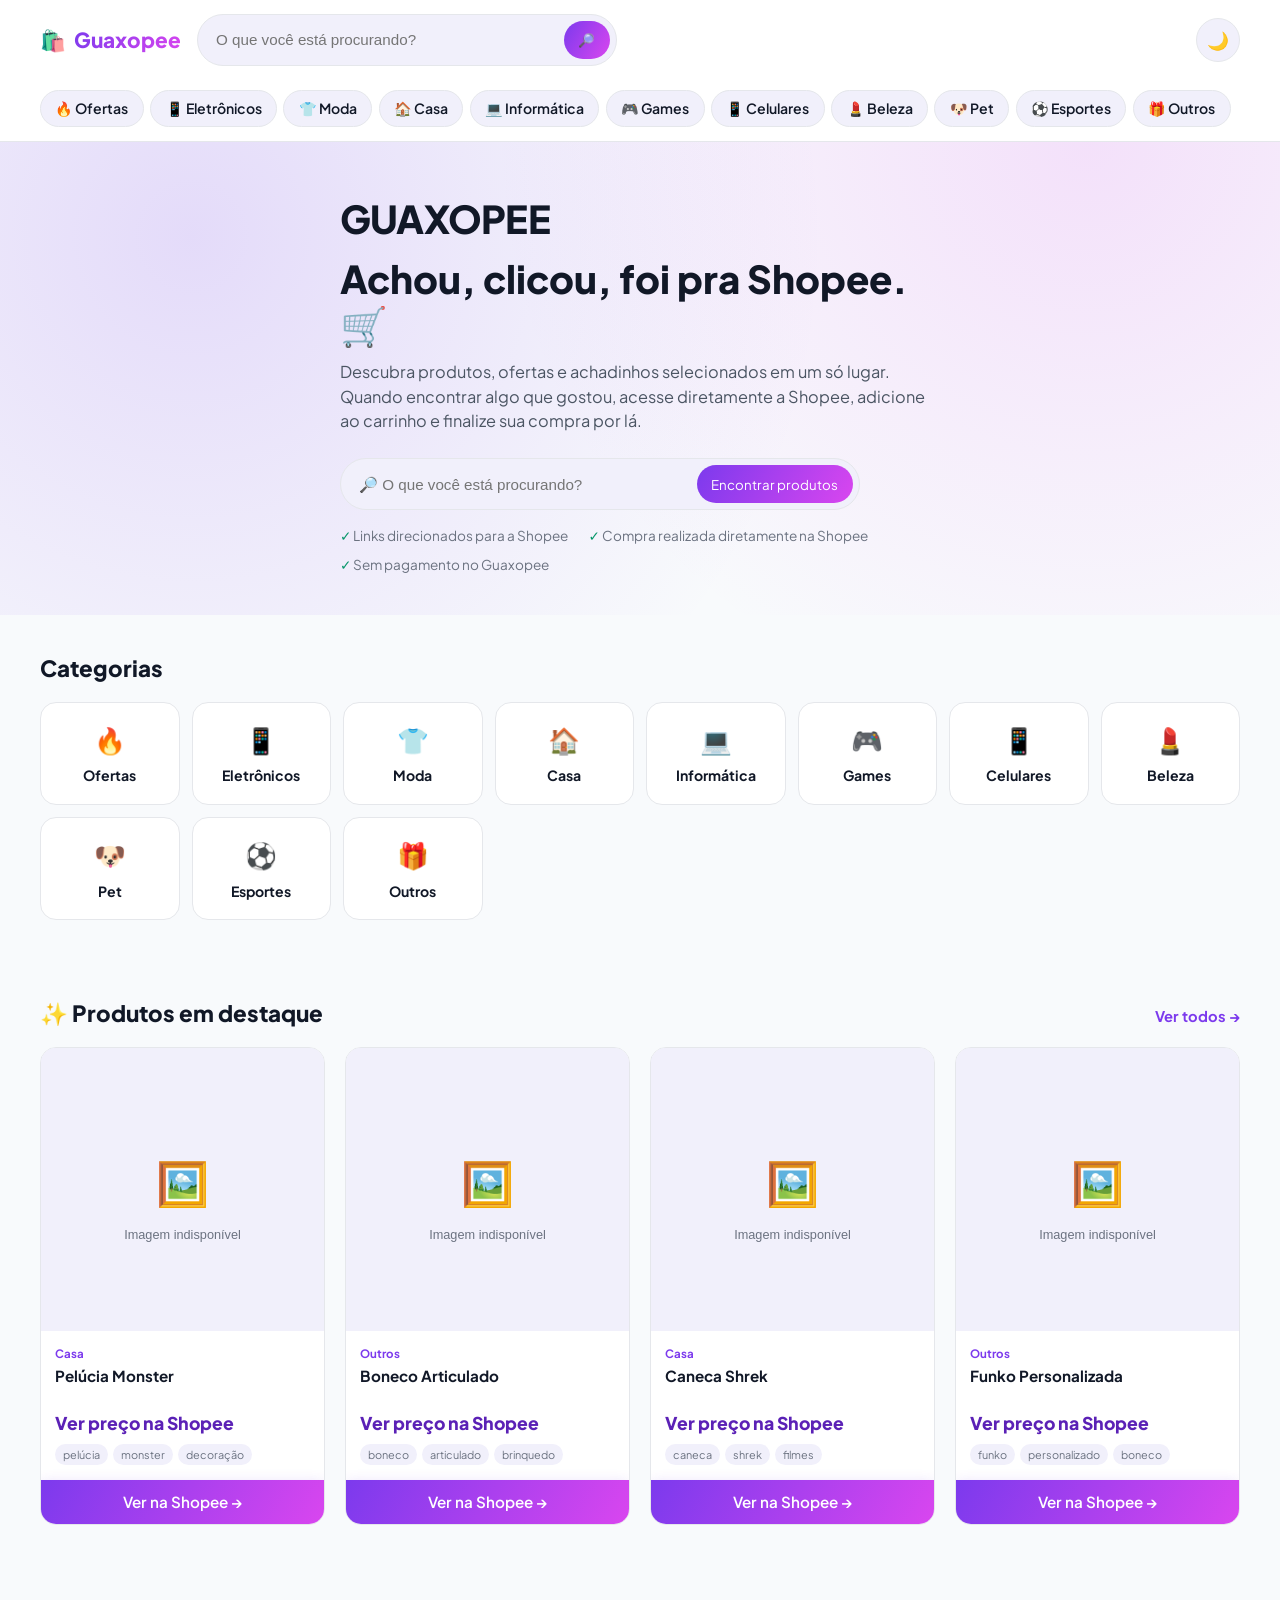
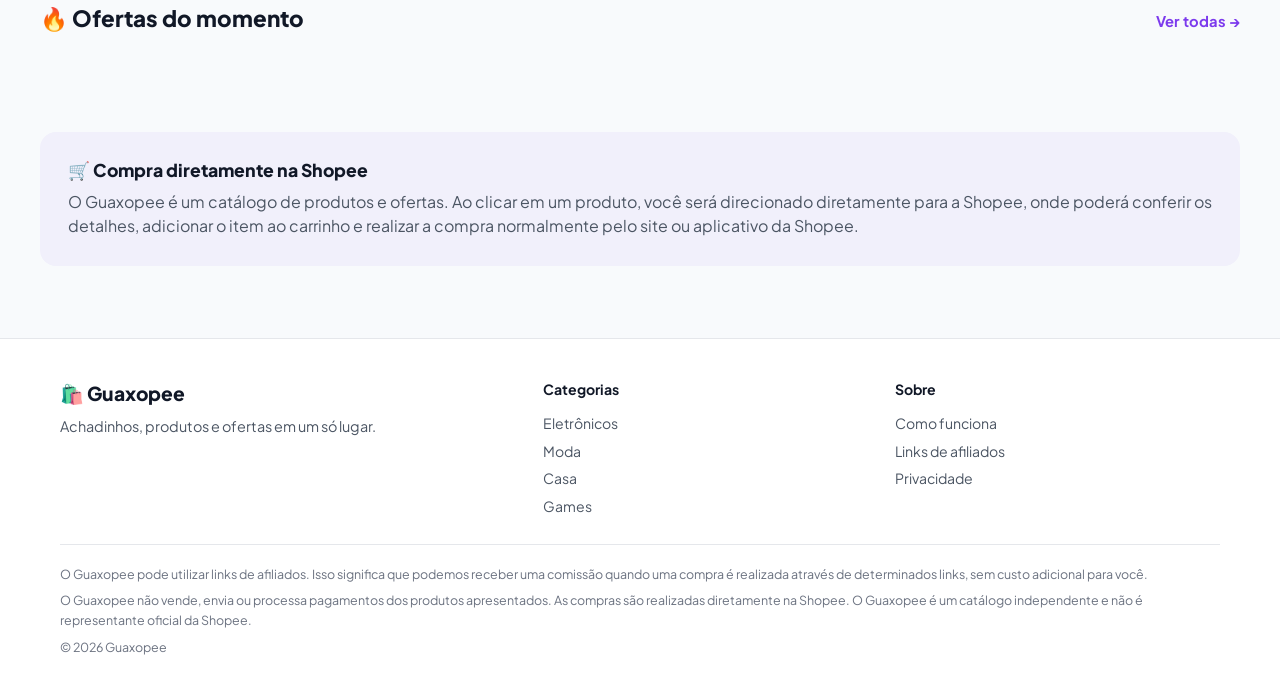
==== index.html @ be582191 "Update favicon link to use guaxopeelogo.png" ====
<!DOCTYPE html>
<html lang="pt-BR">
<head>
  <meta charset="UTF-8" />
  <meta name="viewport" content="width=device-width, initial-scale=1.0" />
  <title>Guaxopee — Achadinhos e ofertas selecionadas</title>
  <meta name="description" content="Guaxopee é um catálogo de produtos e ofertas. Pesquise, compare e acesse diretamente a página do produto na Shopee." />
  <meta name="robots" content="index, follow" />

  <meta property="og:title" content="Guaxopee — Achadinhos e ofertas selecionadas" />
  <meta property="og:description" content="Encontre produtos e ofertas no Guaxopee e acesse diretamente a Shopee para comprar." />
  <meta property="og:type" content="website" />
  <meta property="og:locale" content="pt_BR" />

  <link rel="icon" href="assets/guaxopeelogo.png" type="image/svg+xml" />
  <link rel="preconnect" href="https://fonts.googleapis.com" />
  <link href="https://fonts.googleapis.com/css2?family=Plus+Jakarta+Sans:wght@400;500;600;700;800&display=swap" rel="stylesheet" />
  <link rel="stylesheet" href="css/style.css" />
</head>
<body>

  <header class="header">
    <div class="container header__bar">
      <a href="index.html" class="logo" aria-label="Guaxopee - página inicial">
        🛍️ <span class="logo__marca">Guaxopee</span>
      </a>

      <div class="header__busca">
        <form class="busca-form" data-header-search>
          <input type="search" placeholder="O que você está procurando?" aria-label="Pesquisar produtos" />
          <button type="submit" aria-label="Pesquisar">🔎</button>
        </form>
      </div>

      <div class="header__acoes">
        <button class="icon-btn" data-theme-toggle aria-label="Alternar tema claro/escuro">🌙</button>
        <button class="icon-btn" data-menu-toggle aria-expanded="false" aria-label="Abrir menu de categorias">☰</button>
      </div>
    </div>

    <nav class="container nav-categorias" data-categorias-nav aria-label="Categorias"></nav>
    <nav class="container menu-mobile" data-nav data-categorias-nav aria-label="Categorias (celular)"></nav>
  </header>

  <main>
    <!-- HERO -->
    <section class="hero">
      <div class="container hero__conteudo">
        <p class="hero__marca">GUAXOPEE</p>
        <h1 class="hero__titulo">Achou, clicou, foi pra Shopee. 🛒</h1>
        <p class="hero__subtexto">
          Descubra produtos, ofertas e achadinhos selecionados em um só lugar. Quando encontrar algo que gostou,
          acesse diretamente a Shopee, adicione ao carrinho e finalize sua compra por lá.
        </p>

        <form class="busca-form hero__busca" data-header-search>
          <input type="search" placeholder="🔎 O que você está procurando?" aria-label="Pesquisar produtos" />
          <button type="submit">Encontrar produtos</button>
        </form>

        <ul class="hero__confianca">
          <li>Links direcionados para a Shopee</li>
          <li>Compra realizada diretamente na Shopee</li>
          <li>Sem pagamento no Guaxopee</li>
        </ul>
      </div>
    </section>

    <!-- CATEGORIAS -->
    <section class="secao container">
      <div class="secao__cabecalho">
        <h2 class="secao__titulo">Categorias</h2>
      </div>
      <div class="categorias-grid" data-categorias-grid></div>
    </section>

    <!-- DESTAQUES -->
    <section class="secao container">
      <div class="secao__cabecalho">
        <h2 class="secao__titulo">✨ Produtos em destaque</h2>
        <a href="produtos.html" class="secao__link">Ver todos →</a>
      </div>
      <div class="produtos-grid" data-destaques-grid></div>
    </section>

    <!-- OFERTAS -->
    <section class="secao container">
      <div class="secao__cabecalho">
        <h2 class="secao__titulo">🔥 Ofertas do momento</h2>
        <a href="produtos.html?oferta=1" class="secao__link">Ver todas →</a>
      </div>
      <div class="produtos-grid" data-ofertas-grid></div>
    </section>

    <!-- CREDIBILIDADE -->
    <section class="secao container">
      <div class="credibilidade">
        <h2 class="credibilidade__titulo">🛒 Compra diretamente na Shopee</h2>
        <p class="credibilidade__texto">
          O Guaxopee é um catálogo de produtos e ofertas. Ao clicar em um produto, você será direcionado diretamente
          para a Shopee, onde poderá conferir os detalhes, adicionar o item ao carrinho e realizar a compra
          normalmente pelo site ou aplicativo da Shopee.
        </p>
      </div>
    </section>
  </main>

  <footer class="footer">
    <div class="container">
      <div class="footer__grid">
        <div>
          <p class="footer__marca">🛍️ Guaxopee</p>
          <p class="footer__desc">Achadinhos, produtos e ofertas em um só lugar.</p>
        </div>
        <div class="footer__coluna">
          <p class="footer__coluna-titulo">Categorias</p>
          <a href="produtos.html?categoria=Eletrônicos">Eletrônicos</a>
          <a href="produtos.html?categoria=Moda">Moda</a>
          <a href="produtos.html?categoria=Casa">Casa</a>
          <a href="produtos.html?categoria=Games">Games</a>
        </div>
        <div class="footer__coluna">
          <p class="footer__coluna-titulo">Sobre</p>
          <span>Como funciona</span>
          <span>Links de afiliados</span>
          <span>Privacidade</span>
        </div>
      </div>
      <div class="footer__aviso">
        <p>
          O Guaxopee pode utilizar links de afiliados. Isso significa que podemos receber uma comissão quando uma
          compra é realizada através de determinados links, sem custo adicional para você.
        </p>
        <p>
          O Guaxopee não vende, envia ou processa pagamentos dos produtos apresentados. As compras são realizadas
          diretamente na Shopee. O Guaxopee é um catálogo independente e não é representante oficial da Shopee.
        </p>
        <p>© <span data-ano></span> Guaxopee</p>
      </div>
    </div>
  </footer>

  <script src="js/products-data.js"></script>
  <script src="js/utils.js"></script>
  <script src="js/app.js"></script>
</body>
</html>
---- css/style.css ----
/* =========================================================
   GUAXOPEE — style.css
   Tokens de design + layout mobile-first
   ========================================================= */

:root {
  /* Cores de marca */
  --roxo: #7c3aed;
  --roxo-escuro: #5b21b6;
  --magenta: #d946ef;
  --gradiente-marca: linear-gradient(120deg, var(--roxo), var(--magenta));

  /* Tema claro (padrão) */
  --bg: #f8fafc;
  --bg-elevado: #ffffff;
  --bg-sutil: #f1f0fb;
  --texto: #111827;
  --texto-suave: #4b5563;
  --texto-fraco: #6b7280;
  --borda: #e5e7eb;
  --sombra: 0 8px 24px rgba(17, 24, 39, 0.06);
  --sombra-hover: 0 14px 32px rgba(124, 58, 237, 0.16);
  --sucesso: #059669;
  --preco-anterior: #9ca3af;

  --raio: 16px;
  --raio-sm: 10px;
  --fonte: "Plus Jakarta Sans", "Segoe UI", system-ui, -apple-system, sans-serif;
  --largura-max: 1200px;
}

:root[data-theme="dark"] {
  --bg: #0f0b1a;
  --bg-elevado: #1a1428;
  --bg-sutil: #1f1830;
  --texto: #f3f0fa;
  --texto-suave: #c7c2d9;
  --texto-fraco: #9d97b3;
  --borda: #33294d;
  --sombra: 0 8px 24px rgba(0, 0, 0, 0.35);
  --sombra-hover: 0 14px 36px rgba(217, 70, 239, 0.25);
  --preco-anterior: #786f92;
}

@media (prefers-color-scheme: dark) {
  :root:not([data-theme="light"]) {
    --bg: #0f0b1a;
    --bg-elevado: #1a1428;
    --bg-sutil: #1f1830;
    --texto: #f3f0fa;
    --texto-suave: #c7c2d9;
    --texto-fraco: #9d97b3;
    --borda: #33294d;
    --sombra: 0 8px 24px rgba(0, 0, 0, 0.35);
    --sombra-hover: 0 14px 36px rgba(217, 70, 239, 0.25);
    --preco-anterior: #786f92;
  }
}

/* ---------- Reset básico ---------- */

*, *::before, *::after { box-sizing: border-box; }
html { scroll-behavior: smooth; }
body {
  margin: 0;
  font-family: var(--fonte);
  background: var(--bg);
  color: var(--texto);
  line-height: 1.5;
  transition: background 0.2s ease, color 0.2s ease;
}
img { max-width: 100%; display: block; }
a { color: inherit; text-decoration: none; }
button { font-family: inherit; cursor: pointer; }
ul { list-style: none; margin: 0; padding: 0; }
h1, h2, h3, h4 { margin: 0; line-height: 1.2; }
p { margin: 0; }

:focus-visible {
  outline: 3px solid var(--magenta);
  outline-offset: 2px;
}

.container {
  width: 100%;
  max-width: var(--largura-max);
  margin: 0 auto;
  padding: 0 1.25rem;
}

.is-hidden { display: none !important; }

/* ---------- Botões ---------- */

.btn {
  display: inline-flex;
  align-items: center;
  justify-content: center;
  gap: 0.4rem;
  padding: 0.7rem 1.3rem;
  border-radius: 999px;
  border: none;
  font-weight: 600;
  font-size: 0.95rem;
  transition: transform 0.15s ease, box-shadow 0.15s ease, opacity 0.15s ease;
  min-height: 44px;
}
.btn--primary {
  background: var(--gradiente-marca);
  color: #fff;
  box-shadow: 0 6px 16px rgba(124, 58, 237, 0.3);
}
.btn--primary:hover { transform: translateY(-2px); box-shadow: 0 10px 22px rgba(124, 58, 237, 0.4); }
.btn--secondary {
  background: var(--bg-sutil);
  color: var(--texto);
  border: 1px solid var(--borda);
}
.btn--full { width: 100%; }
.btn:disabled { opacity: 0.5; cursor: not-allowed; pointer-events: none; }
.btn--lg { padding: 1rem 1.75rem; font-size: 1.05rem; }

/* ---------- Header ---------- */

.header {
  position: sticky;
  top: 0;
  z-index: 50;
  background: var(--bg-elevado);
  border-bottom: 1px solid var(--borda);
}
.header__bar {
  display: flex;
  align-items: center;
  gap: 1rem;
  padding: 0.85rem 0;
}
.logo {
  display: flex;
  align-items: center;
  gap: 0.5rem;
  font-weight: 800;
  font-size: 1.3rem;
  white-space: nowrap;
}
.logo__marca {
  background: var(--gradiente-marca);
  -webkit-background-clip: text;
  background-clip: text;
  color: transparent;
}
.header__busca {
  flex: 1;
  display: none;
}
.busca-form {
  display: flex;
  align-items: center;
  background: var(--bg-sutil);
  border: 1px solid var(--borda);
  border-radius: 999px;
  padding: 0.4rem 0.4rem 0.4rem 1rem;
  gap: 0.5rem;
}
.busca-form input {
  flex: 1;
  border: none;
  background: transparent;
  color: var(--texto);
  font-size: 0.95rem;
  min-width: 0;
}
.busca-form input:focus { outline: none; }
.busca-form button {
  border: none;
  background: var(--gradiente-marca);
  color: #fff;
  border-radius: 999px;
  padding: 0.5rem 0.9rem;
  min-height: 38px;
}
.header__acoes {
  display: flex;
  align-items: center;
  gap: 0.5rem;
  margin-left: auto;
}
.icon-btn {
  background: var(--bg-sutil);
  border: 1px solid var(--borda);
  border-radius: 999px;
  width: 44px;
  height: 44px;
  display: flex;
  align-items: center;
  justify-content: center;
  font-size: 1.1rem;
}
.nav-categorias {
  display: none;
  gap: 0.4rem;
  padding: 0.6rem 0 0.9rem;
  overflow-x: auto;
  scrollbar-width: none; /* Firefox */
  -ms-overflow-style: none; /* Edge/IE legado */
}
.nav-categorias::-webkit-scrollbar {
  display: none; /* Chrome, Safari, Edge modernos */
}
.nav-categoria {
  flex: none;
  padding: 0.45rem 0.9rem;
  border-radius: 999px;
  background: var(--bg-sutil);
  border: 1px solid var(--borda);
  font-size: 0.88rem;
  font-weight: 600;
  white-space: nowrap;
}
.nav-categoria:hover { border-color: var(--roxo); color: var(--roxo); }

.menu-mobile {
  display: none;
  flex-direction: column;
  gap: 0.35rem;
  padding: 0 0 1rem;
}
.menu-mobile.is-open { display: flex; }
.menu-mobile .nav-categoria { width: 100%; }

@media (min-width: 860px) {
  .header__busca { display: block; max-width: 420px; }
  .nav-categorias { display: flex; }
  [data-menu-toggle] { display: none; }
  .menu-mobile { display: none !important; }
}

/* ---------- Hero ---------- */

.hero {
  padding: 3rem 0 2.5rem;
  background:
    radial-gradient(circle at 15% 20%, rgba(124, 58, 237, 0.16), transparent 55%),
    radial-gradient(circle at 85% 0%, rgba(217, 70, 239, 0.14), transparent 50%);
}
.hero__conteudo { max-width: 640px; }
.hero__marca {
  display: inline-block;
  font-weight: 800;
  font-size: 2.4rem;
  letter-spacing: -0.02em;
  margin-bottom: 0.5rem;
}
.hero__titulo {
  font-size: clamp(1.6rem, 4vw, 2.4rem);
  font-weight: 800;
  margin-bottom: 0.75rem;
}
.hero__subtexto {
  color: var(--texto-suave);
  font-size: 1.02rem;
  max-width: 52ch;
  margin-bottom: 1.5rem;
}
.hero__busca { max-width: 520px; margin-bottom: 1rem; }
.hero__busca .busca-form { padding: 0.5rem 0.5rem 0.5rem 1.2rem; }
.hero__confianca {
  display: flex;
  flex-wrap: wrap;
  gap: 0.5rem 1.25rem;
  color: var(--texto-fraco);
  font-size: 0.85rem;
}
.hero__confianca li::before { content: "✓ "; color: var(--sucesso); font-weight: 700; }

/* ---------- Seções ---------- */

.secao { padding: 2.5rem 0; }
.secao__cabecalho {
  display: flex;
  align-items: baseline;
  justify-content: space-between;
  gap: 1rem;
  margin-bottom: 1.25rem;
}
.secao__titulo { font-size: 1.4rem; font-weight: 800; }
.secao__link { font-weight: 700; color: var(--roxo); font-size: 0.92rem; }

.categorias-grid {
  display: grid;
  grid-template-columns: repeat(auto-fill, minmax(130px, 1fr));
  gap: 0.75rem;
}
.categoria-card {
  background: var(--bg-elevado);
  border: 1px solid var(--borda);
  border-radius: var(--raio);
  padding: 1.1rem 0.75rem;
  text-align: center;
  display: flex;
  flex-direction: column;
  align-items: center;
  gap: 0.4rem;
  font-weight: 700;
  font-size: 0.88rem;
  transition: transform 0.15s ease, box-shadow 0.15s ease, border-color 0.15s ease;
}
.categoria-card__emoji { font-size: 1.6rem; }
.categoria-card:hover { transform: translateY(-3px); box-shadow: var(--sombra-hover); border-color: transparent; }

/* ---------- Grid de produtos e cards ---------- */

.produtos-grid {
  display: grid;
  grid-template-columns: repeat(2, 1fr);
  gap: 1rem;
}
@media (min-width: 640px) {
  .produtos-grid { grid-template-columns: repeat(3, 1fr); gap: 1.25rem; }
}
@media (min-width: 1080px) {
  .produtos-grid { grid-template-columns: repeat(4, 1fr); }
}

.card-produto {
  background: var(--bg-elevado);
  border: 1px solid var(--borda);
  border-radius: var(--raio);
  overflow: hidden;
  display: flex;
  flex-direction: column;
  transition: transform 0.18s ease, box-shadow 0.18s ease;
}
.card-produto:hover { transform: translateY(-4px); box-shadow: var(--sombra-hover); }
.card-produto__link { display: block; color: inherit; }
.card-produto__imagem-wrap { position: relative; aspect-ratio: 1 / 1; background: var(--bg-sutil); }
.card-produto__imagem { width: 100%; height: 100%; object-fit: cover; }
.card-produto__badge {
  position: absolute;
  top: 0.6rem;
  left: 0.6rem;
  background: var(--gradiente-marca);
  color: #fff;
  font-size: 0.72rem;
  font-weight: 800;
  padding: 0.25rem 0.55rem;
  border-radius: 999px;
  z-index: 2;
}
.card-produto__corpo { padding: 0.85rem 0.9rem 0.4rem; display: flex; flex-direction: column; gap: 0.3rem; }
.card-produto__categoria { font-size: 0.72rem; color: var(--roxo); font-weight: 700; }
.card-produto__nome {
  font-size: 0.95rem;
  font-weight: 700;
  display: -webkit-box;
  -webkit-line-clamp: 2;
  -webkit-box-orient: vertical;
  overflow: hidden;
  min-height: 2.5em;
}
.card-produto__precos { display: flex; align-items: baseline; gap: 0.5rem; flex-wrap: wrap; }
.card-produto__preco-anterior { font-size: 0.8rem; color: var(--preco-anterior); text-decoration: line-through; }
.card-produto__preco { font-size: 1.1rem; font-weight: 800; color: var(--roxo-escuro); }
:root[data-theme="dark"] .card-produto__preco { color: var(--magenta); }
@media (prefers-color-scheme: dark) {
  :root:not([data-theme="light"]) .card-produto__preco { color: var(--magenta); }
}
.card-produto__tags { display: flex; flex-wrap: wrap; gap: 0.3rem; margin: 0.2rem 0 0.5rem; }
.tag {
  font-size: 0.68rem;
  color: var(--texto-fraco);
  background: var(--bg-sutil);
  border-radius: 999px;
  padding: 0.15rem 0.5rem;
}
.card-produto__cta { border-radius: 0; }

/* ---------- Estado vazio / erro ---------- */

.estado-vazio {
  text-align: center;
  padding: 3rem 1rem;
  color: var(--texto-suave);
}
.estado-vazio__emoji { font-size: 2.6rem; margin-bottom: 0.75rem; }
.estado-vazio__titulo { font-weight: 700; font-size: 1.1rem; margin-bottom: 0.4rem; color: var(--texto); }

/* ---------- Filtros (página de produtos) ---------- */

.pagina-produtos {
  display: grid;
  gap: 1.5rem;
  padding: 1.5rem 0 3rem;
}
@media (min-width: 900px) {
  .pagina-produtos { grid-template-columns: 240px 1fr; align-items: start; }
}
.filtros {
  background: var(--bg-elevado);
  border: 1px solid var(--borda);
  border-radius: var(--raio);
  padding: 1.25rem;
  display: flex;
  flex-direction: column;
  gap: 1.1rem;
  position: sticky;
  top: 90px;
}
.filtros__grupo { display: flex; flex-direction: column; gap: 0.5rem; }
.filtros__titulo { font-weight: 700; font-size: 0.85rem; text-transform: none; color: var(--texto); }
.filtros select,
.filtros input[type="number"] {
  width: 100%;
  padding: 0.55rem 0.7rem;
  border-radius: var(--raio-sm);
  border: 1px solid var(--borda);
  background: var(--bg);
  color: var(--texto);
  font-size: 0.9rem;
}
.filtros__faixa { display: flex; gap: 0.5rem; }
.filtros label.checkbox {
  display: flex;
  align-items: center;
  gap: 0.5rem;
  font-size: 0.88rem;
  color: var(--texto-suave);
}
.filtros__limpar { align-self: flex-start; }

.resultado-topo {
  display: flex;
  align-items: center;
  justify-content: space-between;
  flex-wrap: wrap;
  gap: 0.75rem;
  margin-bottom: 1.1rem;
}
.resultado-contagem { color: var(--texto-suave); font-size: 0.92rem; }
.resultado-ordenar select {
  padding: 0.5rem 0.7rem;
  border-radius: var(--raio-sm);
  border: 1px solid var(--borda);
  background: var(--bg-elevado);
  color: var(--texto);
}

/* ---------- Página do produto ---------- */

.produto-detalhe {
  display: grid;
  gap: 2rem;
  padding: 2rem 0 3.5rem;
}
@media (min-width: 860px) {
  .produto-detalhe { grid-template-columns: 1fr 1fr; align-items: start; }
}
.produto-detalhe__imagem {
  border-radius: var(--raio);
  overflow: hidden;
  background: var(--bg-sutil);
  aspect-ratio: 1 / 1;
  position: relative;
}
.produto-detalhe__imagem img { width: 100%; height: 100%; object-fit: cover; }
.produto-detalhe__categoria { color: var(--roxo); font-weight: 700; font-size: 0.85rem; }
.produto-detalhe__nome { font-size: 1.6rem; font-weight: 800; margin: 0.4rem 0 0.75rem; }
.produto-detalhe__precos { display: flex; align-items: baseline; gap: 0.75rem; margin-bottom: 1rem; flex-wrap: wrap; }
.produto-detalhe__preco { font-size: 2rem; font-weight: 800; color: var(--roxo-escuro); }
.produto-detalhe__preco-anterior { font-size: 1.05rem; text-decoration: line-through; color: var(--preco-anterior); }
.produto-detalhe__desconto {
  background: var(--gradiente-marca);
  color: #fff;
  font-size: 0.78rem;
  font-weight: 800;
  padding: 0.2rem 0.6rem;
  border-radius: 999px;
}
.produto-detalhe__descricao { color: var(--texto-suave); margin-bottom: 1.25rem; }
.produto-detalhe__tags { display: flex; flex-wrap: wrap; gap: 0.4rem; margin-bottom: 1.5rem; }
.aviso-shopee {
  background: var(--bg-sutil);
  border: 1px solid var(--borda);
  border-radius: var(--raio-sm);
  padding: 0.9rem 1rem;
  font-size: 0.85rem;
  color: var(--texto-suave);
  margin-top: 1rem;
}

/* ---------- Bloco de credibilidade ---------- */

.credibilidade {
  background: var(--bg-sutil);
  border-radius: var(--raio);
  padding: 1.75rem;
  display: flex;
  flex-direction: column;
  gap: 0.6rem;
}
.credibilidade__titulo { font-weight: 800; font-size: 1.1rem; }
.credibilidade__texto { color: var(--texto-suave); }

/* ---------- Footer ---------- */

.footer {
  border-top: 1px solid var(--borda);
  background: var(--bg-elevado);
  padding: 2.5rem 0 1.5rem;
  margin-top: 2rem;
}
.footer__grid {
  display: grid;
  gap: 1.75rem;
  grid-template-columns: 1fr;
  margin-bottom: 1.5rem;
}
@media (min-width: 720px) {
  .footer__grid { grid-template-columns: 1.4fr 1fr 1fr; }
}
.footer__marca { font-weight: 800; font-size: 1.2rem; margin-bottom: 0.5rem; }
.footer__desc { color: var(--texto-suave); font-size: 0.9rem; max-width: 32ch; }
.footer__coluna-titulo { font-weight: 700; margin-bottom: 0.6rem; font-size: 0.88rem; }
.footer__coluna a,
.footer__coluna span {
  display: block;
  color: var(--texto-suave);
  font-size: 0.88rem;
  padding: 0.2rem 0;
}
.footer__aviso {
  border-top: 1px solid var(--borda);
  padding-top: 1.25rem;
  color: var(--texto-fraco);
  font-size: 0.78rem;
  line-height: 1.6;
}
.footer__aviso p + p { margin-top: 0.4rem; }

/* ---------- Utilitários de animação leve ---------- */

@media (prefers-reduced-motion: reduce) {
  * { animation: none !important; transition: none !important; }
}
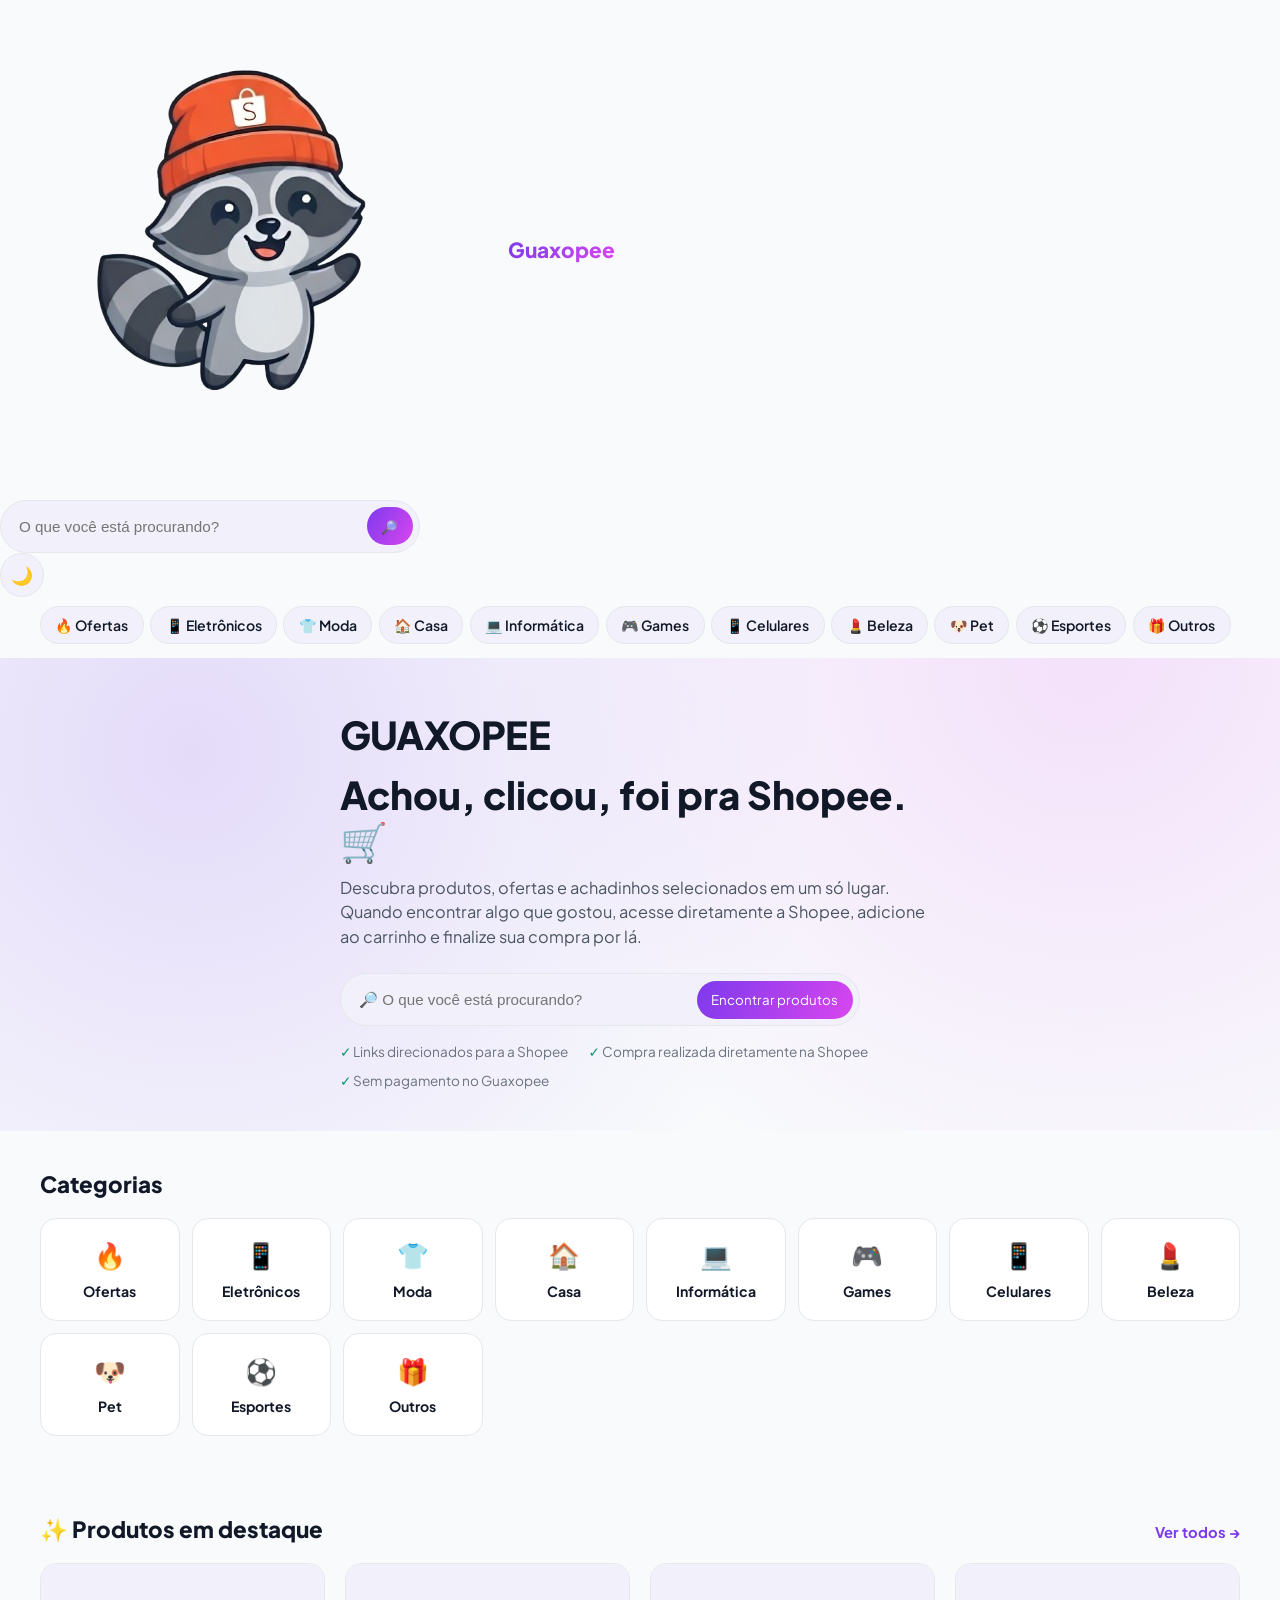
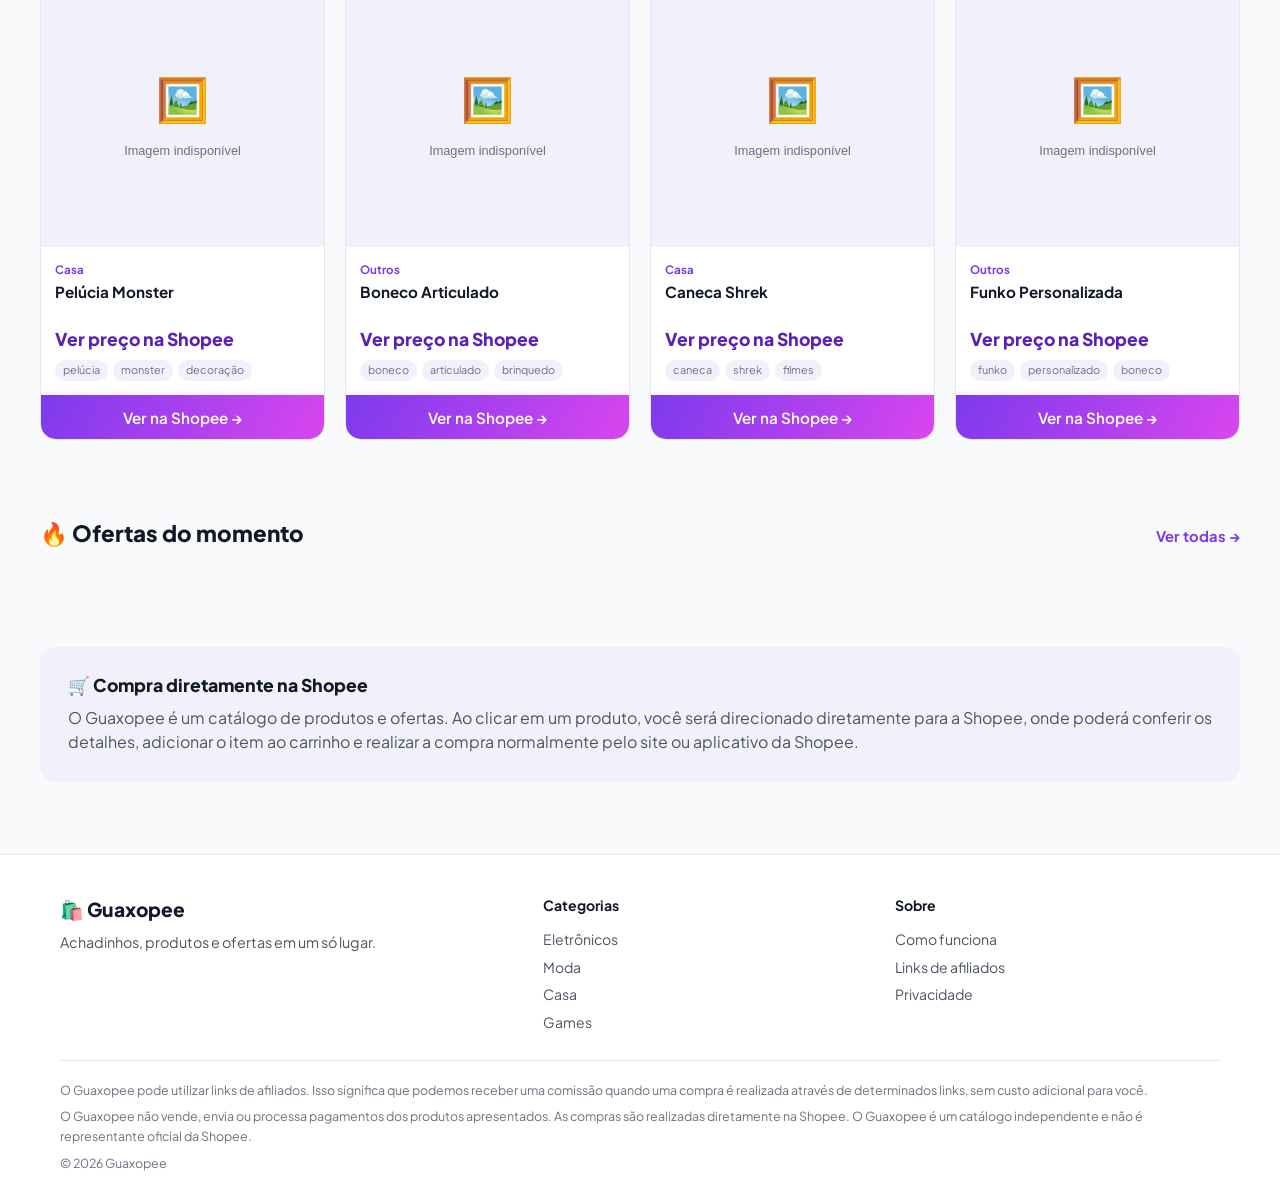
==== commit 7f3d87d9: "Fix favicon type and update logo in header Updated the favicon type from 'image/svg+xml' to 'image/p" ====
--- a/index.html
+++ b/index.html
@@ -12,18 +12,17 @@
   <meta property="og:type" content="website" />
   <meta property="og:locale" content="pt_BR" />
 
-  <link rel="icon" href="assets/guaxopeelogo.png" type="image/svg+xml" />
+  <link rel="icon" href="assets/guaxopeelogo.png" type=""image/png" />
   <link rel="preconnect" href="https://fonts.googleapis.com" />
   <link href="https://fonts.googleapis.com/css2?family=Plus+Jakarta+Sans:wght@400;500;600;700;800&display=swap" rel="stylesheet" />
   <link rel="stylesheet" href="css/style.css" />
 </head>
 <body>
 
-  <header class="header">
-    <div class="container header__bar">
-      <a href="index.html" class="logo" aria-label="Guaxopee - página inicial">
-        🛍️ <span class="logo__marca">Guaxopee</span>
-      </a>
+<a href="index.html" class="logo" aria-label="Guaxopee - página inicial">
+  <img src="assets/guaxopeelogo.png" alt="Guaxopee" class="logo__imagem">
+  <span class="logo__marca">Guaxopee</span>
+</a>
 
       <div class="header__busca">
         <form class="busca-form" data-header-search>
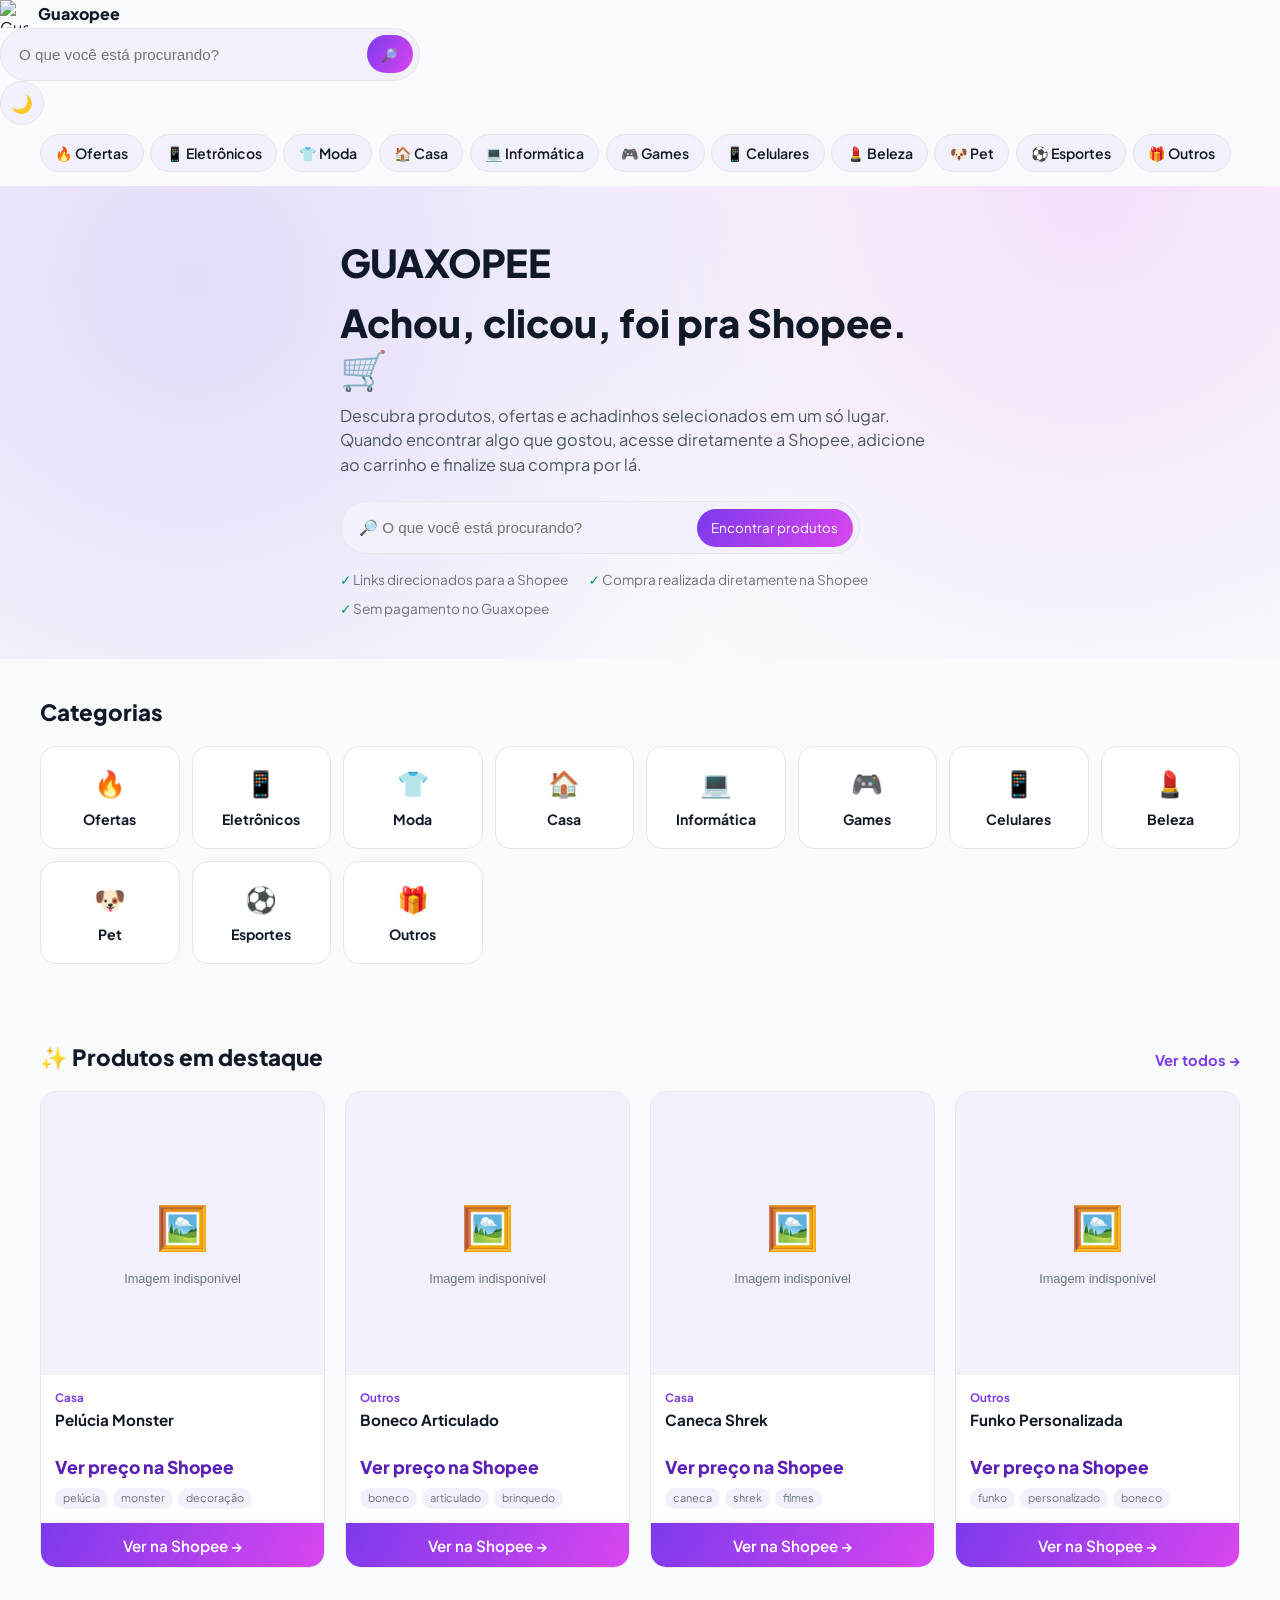
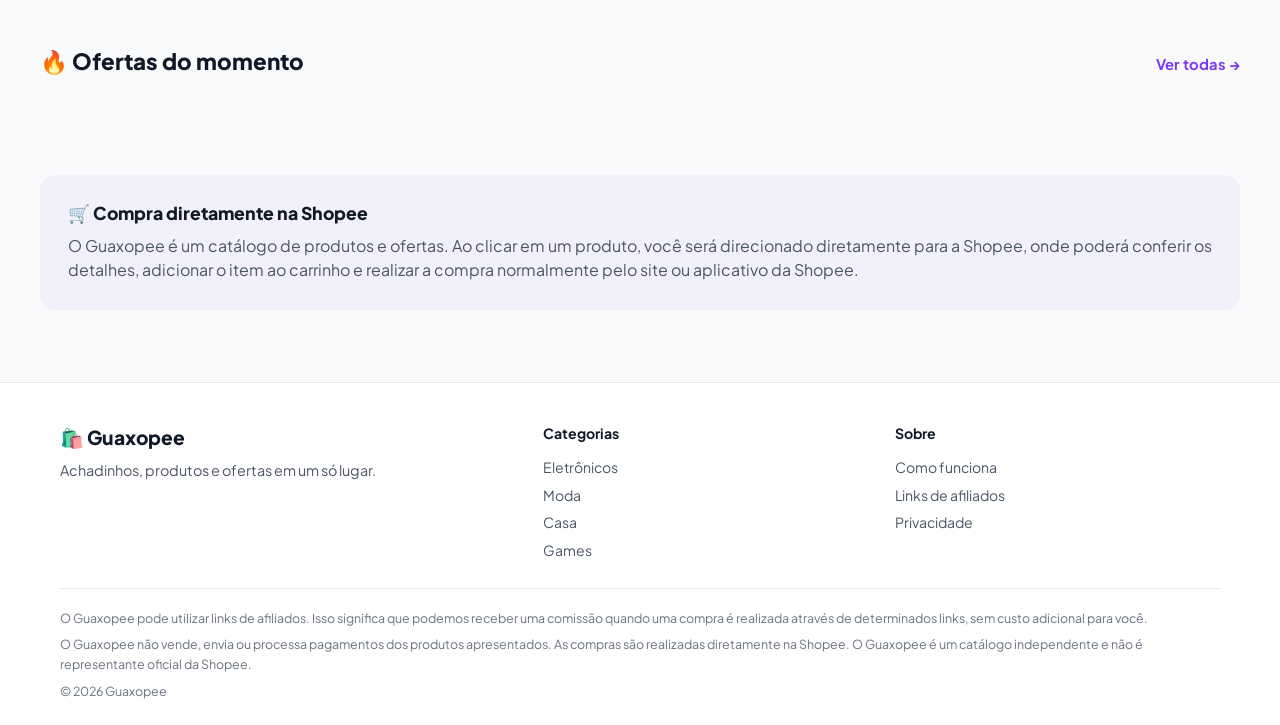
==== commit 68021680: "Update logo image source in index.html" ====
--- a/index.html
+++ b/index.html
@@ -20,7 +20,7 @@
 <body>
 
 <a href="index.html" class="logo" aria-label="Guaxopee - página inicial">
-  <img src="assets/guaxopeelogo.png" alt="Guaxopee" class="logo__imagem">
+  <img src="assets/logo.png" alt="Guaxopee" class="logo__imagem" />
   <span class="logo__marca">Guaxopee</span>
 </a>
 
--- a/css/style.css
+++ b/css/style.css
@@ -138,16 +138,18 @@
 .logo {
   display: flex;
   align-items: center;
-  gap: 0.5rem;
+  gap: 10px;
+  text-decoration: none;
+}
+
+.logo__imagem {
+  width: 28px;
+  height: 28px;
+  object-fit: contain;
+}
+
+.logo__marca {
   font-weight: 800;
-  font-size: 1.3rem;
-  white-space: nowrap;
-}
-.logo__marca {
-  background: var(--gradiente-marca);
-  -webkit-background-clip: text;
-  background-clip: text;
-  color: transparent;
 }
 .header__busca {
   flex: 1;
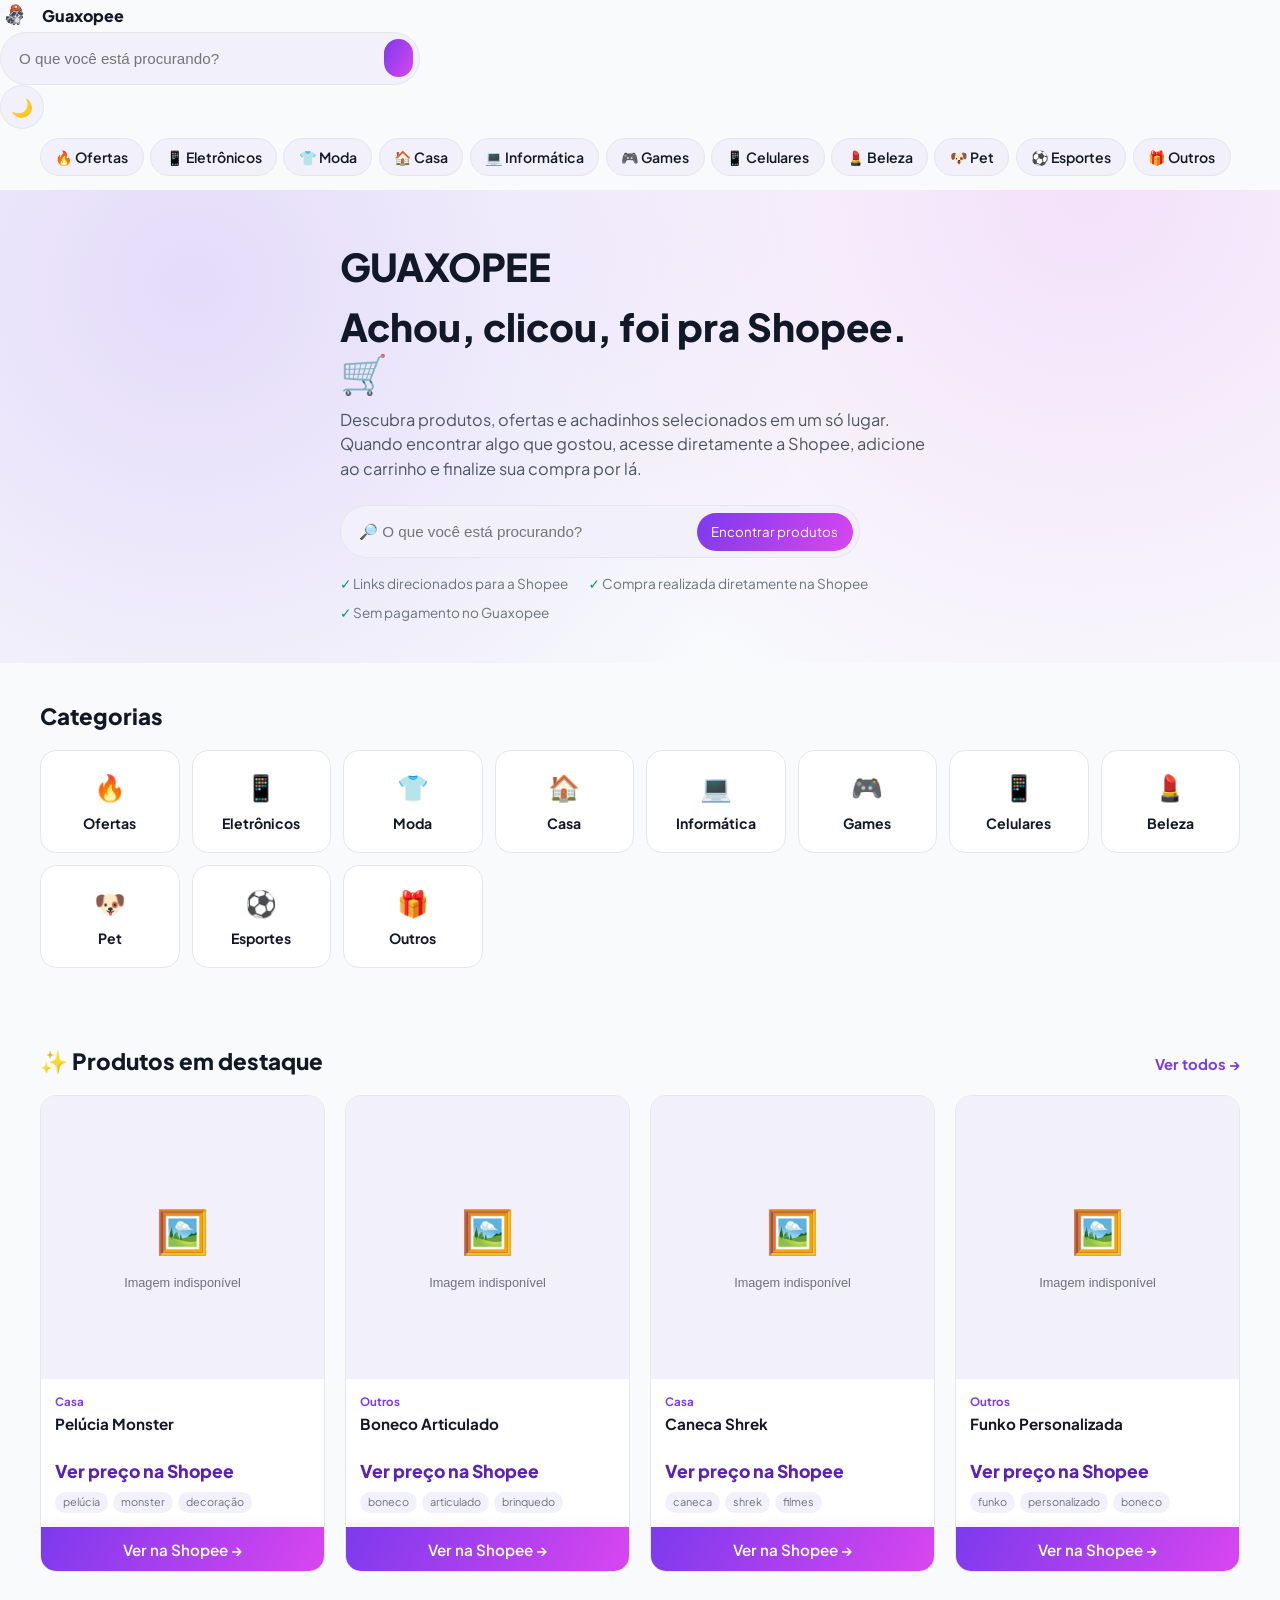
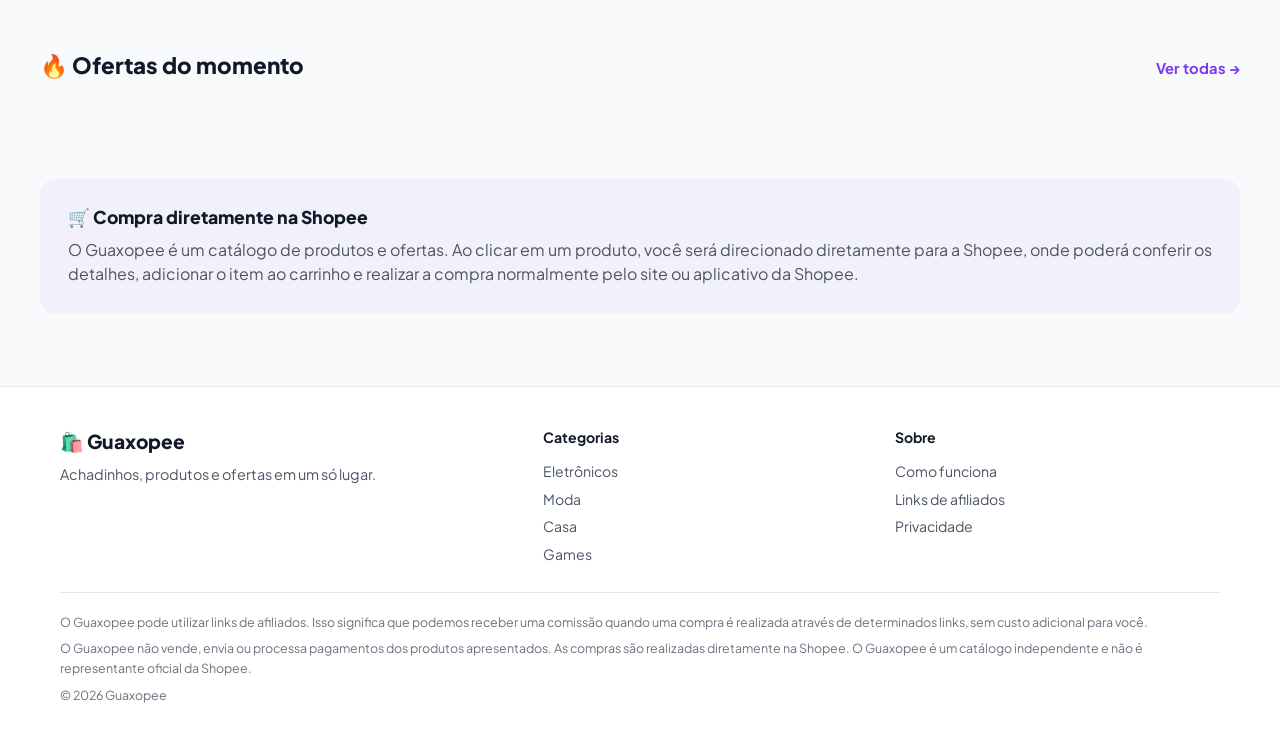
==== commit f9e3219e: "Update index.html" ====
--- a/index.html
+++ b/index.html
@@ -27,7 +27,7 @@
       <div class="header__busca">
         <form class="busca-form" data-header-search>
           <input type="search" placeholder="O que você está procurando?" aria-label="Pesquisar produtos" />
-          <button type="submit" aria-label="Pesquisar">🔎</button>
+          <button type="submit" aria-label="Pesquisar"></button>
         </form>
       </div>
 
--- a/css/style.css
+++ b/css/style.css
@@ -143,8 +143,8 @@
 }
 
 .logo__imagem {
-  width: 28px;
-  height: 28px;
+  width: 32px;
+  height: 32px;
   object-fit: contain;
 }
 
@@ -405,8 +405,13 @@
   display: flex;
   flex-direction: column;
   gap: 1.1rem;
-  position: sticky;
-  top: 90px;
+}
+
+@media (min-width: 900px) {
+  .filtros {
+    position: sticky;
+    top: 90px;
+  }
 }
 .filtros__grupo { display: flex; flex-direction: column; gap: 0.5rem; }
 .filtros__titulo { font-weight: 700; font-size: 0.85rem; text-transform: none; color: var(--texto); }
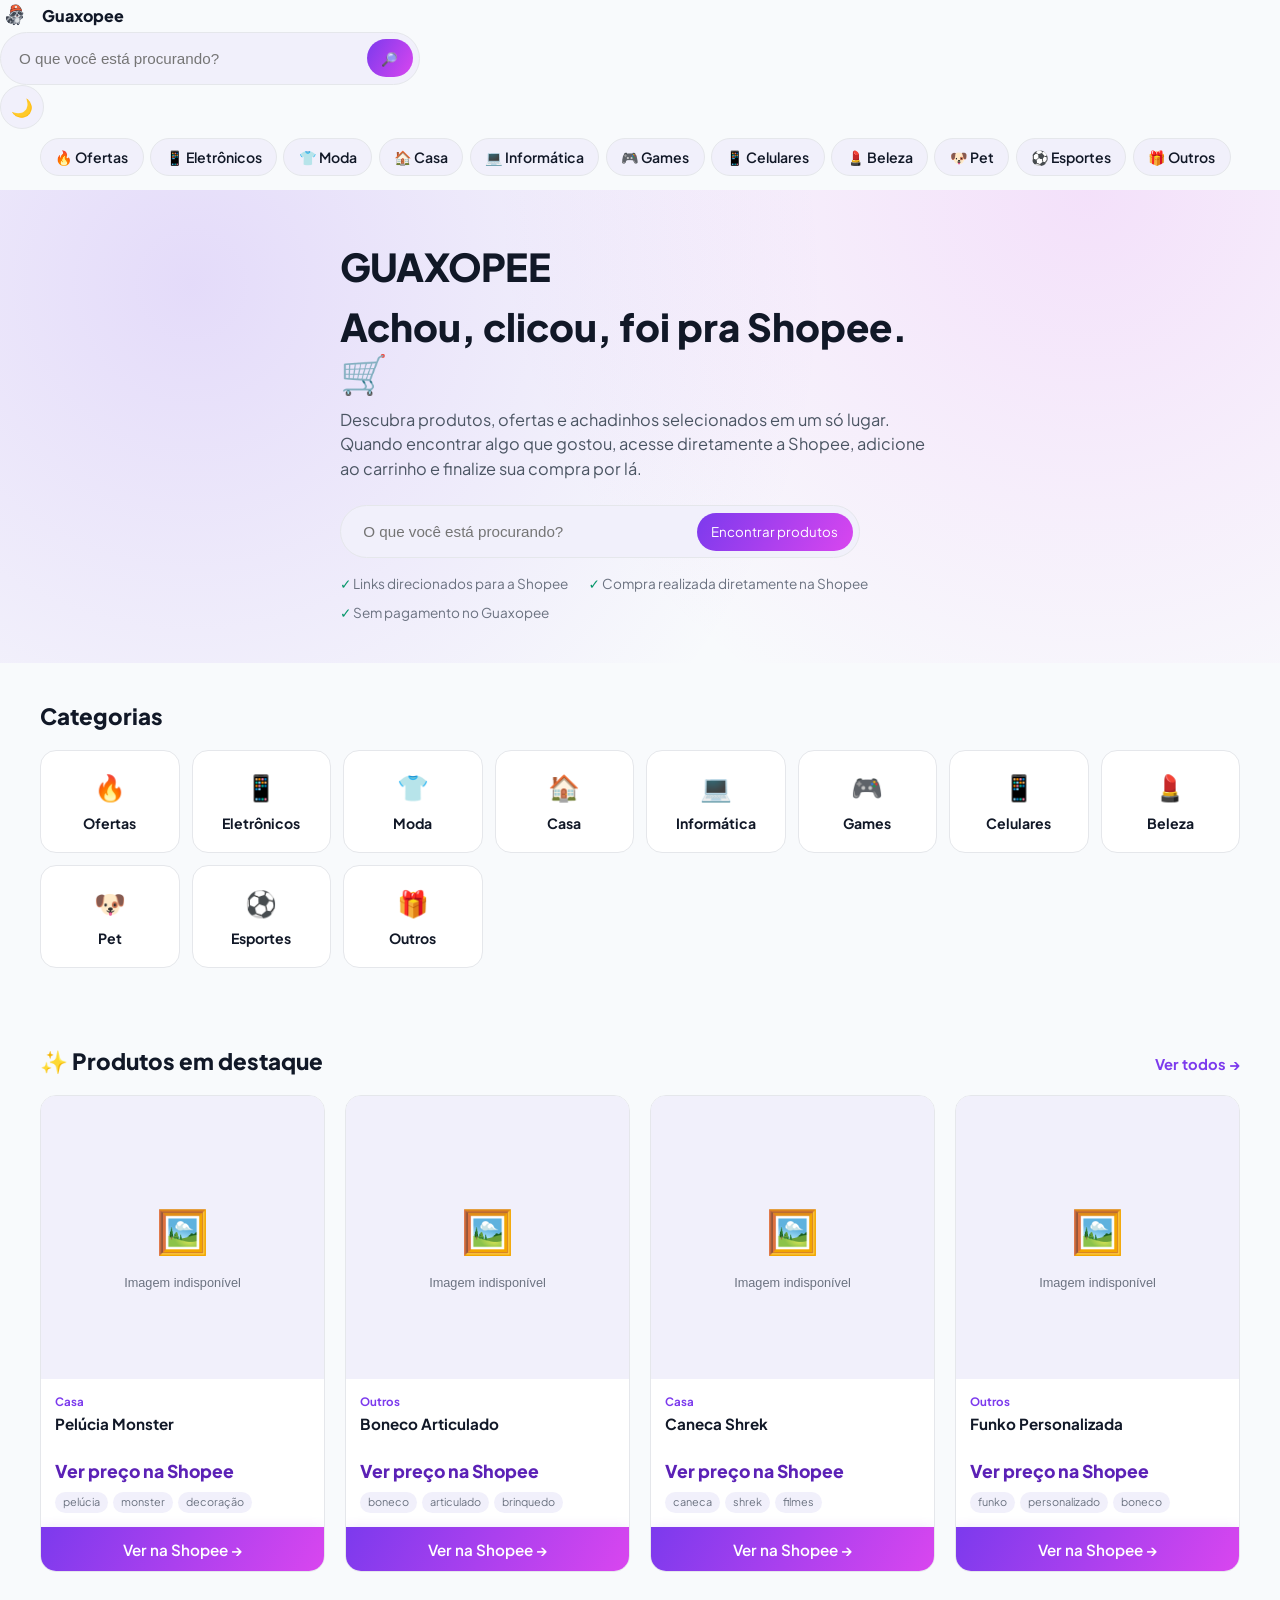
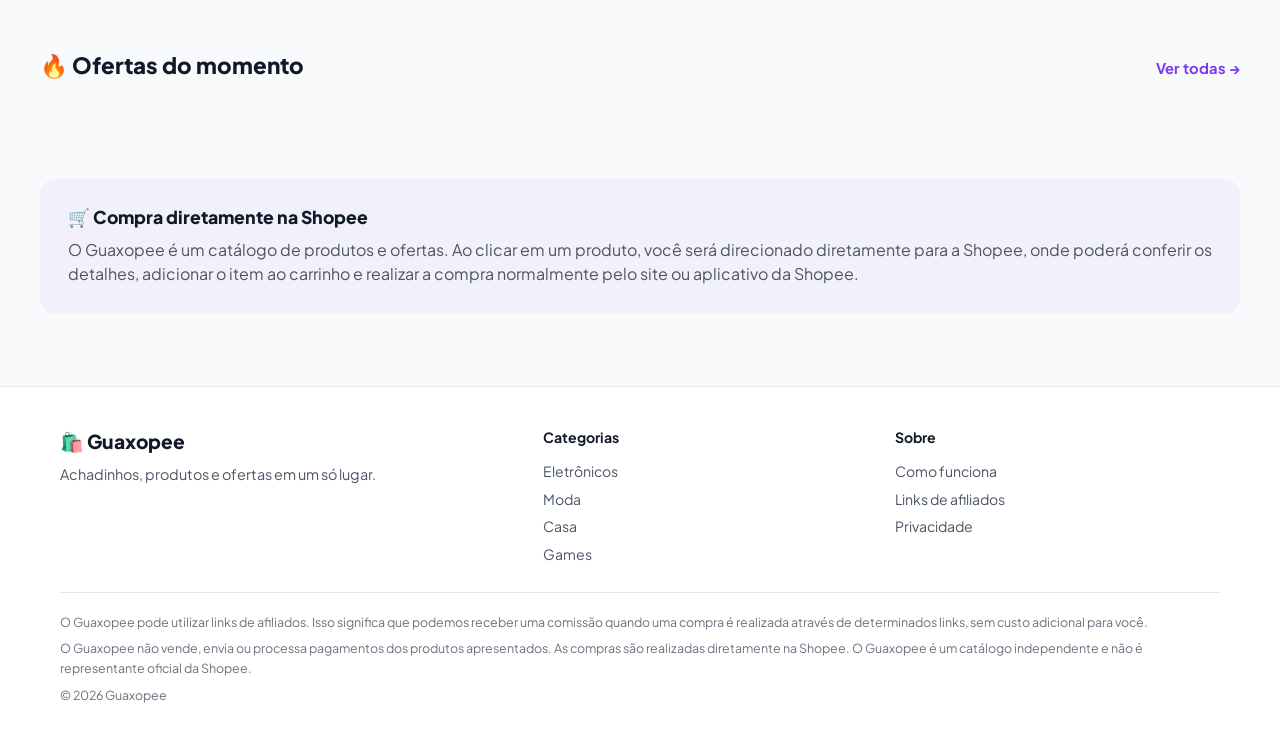
==== commit 5f6e869e: "Enhance search form with icon and placeholder update Updated search button to include a magnifying g" ====
--- a/index.html
+++ b/index.html
@@ -27,7 +27,7 @@
       <div class="header__busca">
         <form class="busca-form" data-header-search>
           <input type="search" placeholder="O que você está procurando?" aria-label="Pesquisar produtos" />
-          <button type="submit" aria-label="Pesquisar"></button>
+          <button type="submit" aria-label="Pesquisar">🔎</button>
         </form>
       </div>
 
@@ -53,7 +53,7 @@
         </p>
 
         <form class="busca-form hero__busca" data-header-search>
-          <input type="search" placeholder="🔎 O que você está procurando?" aria-label="Pesquisar produtos" />
+          <input type="search" placeholder=" O que você está procurando?" aria-label="Pesquisar produtos" />
           <button type="submit">Encontrar produtos</button>
         </form>
 
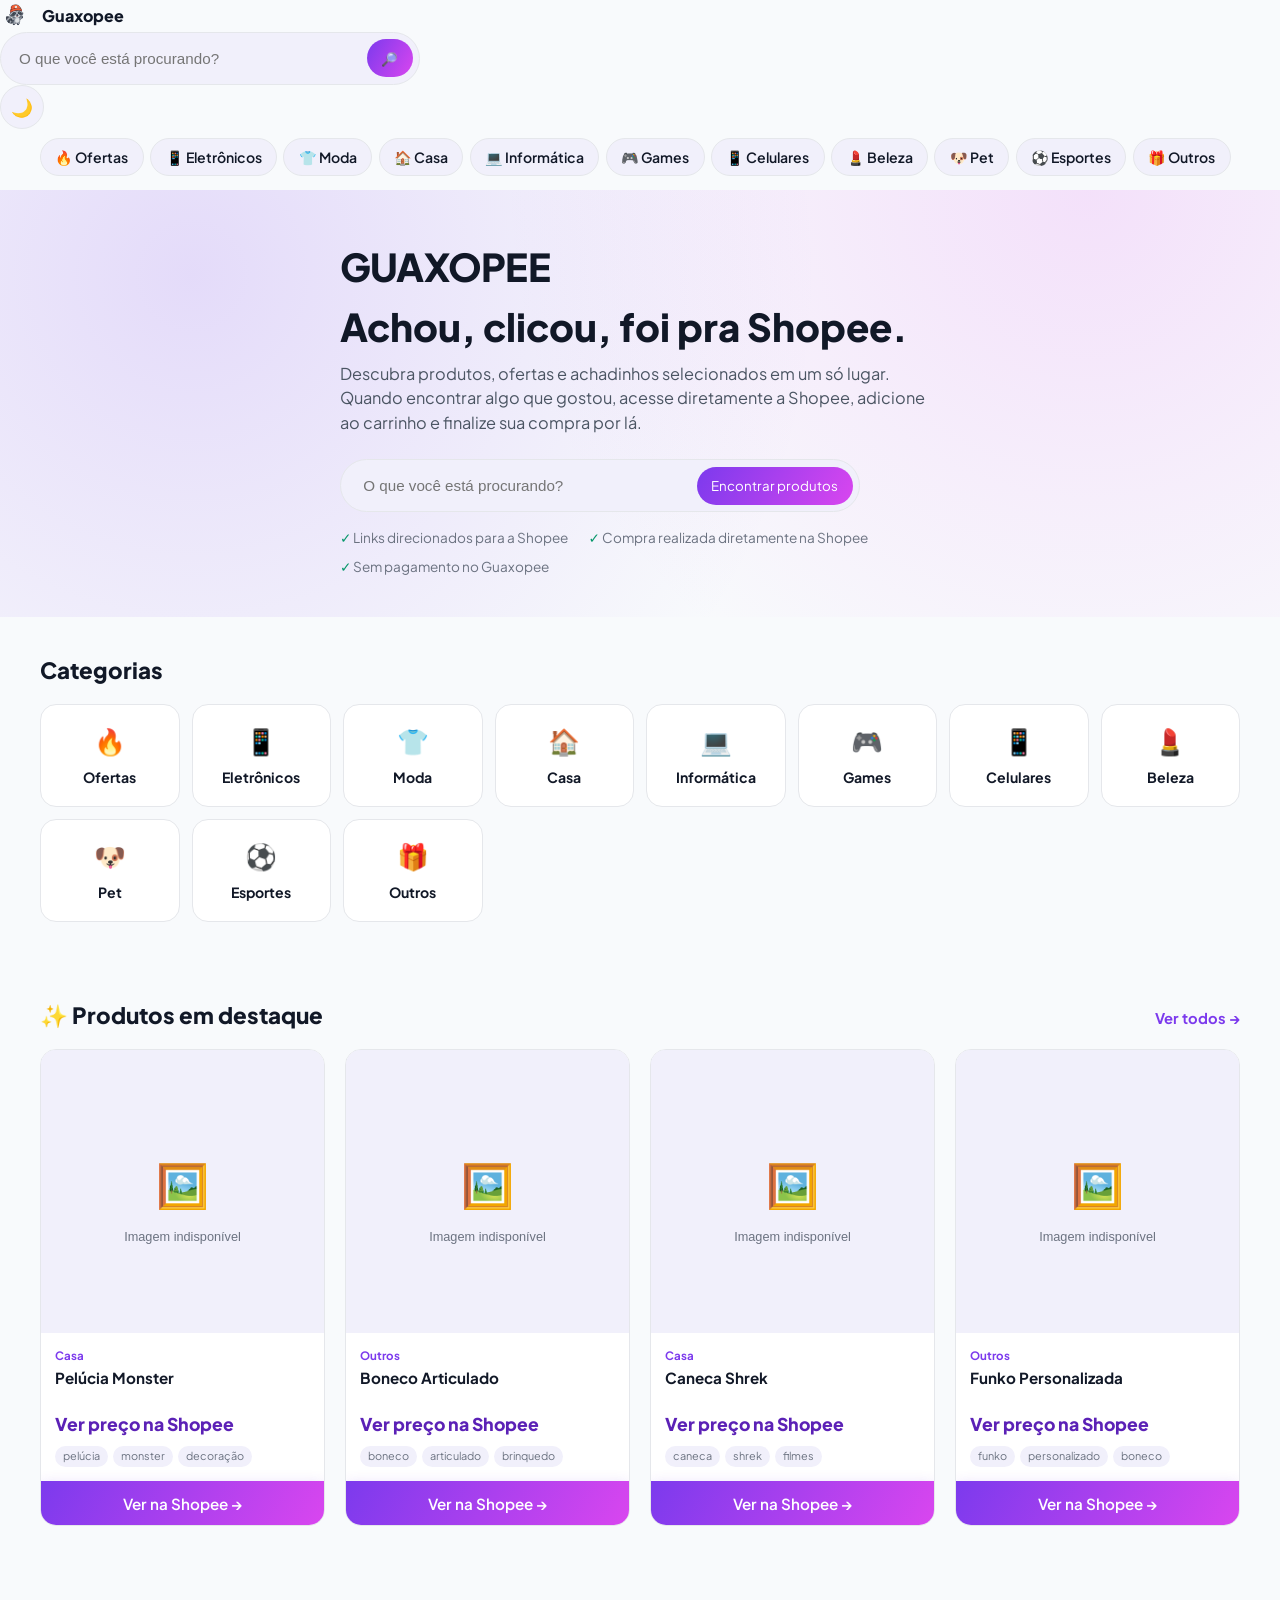
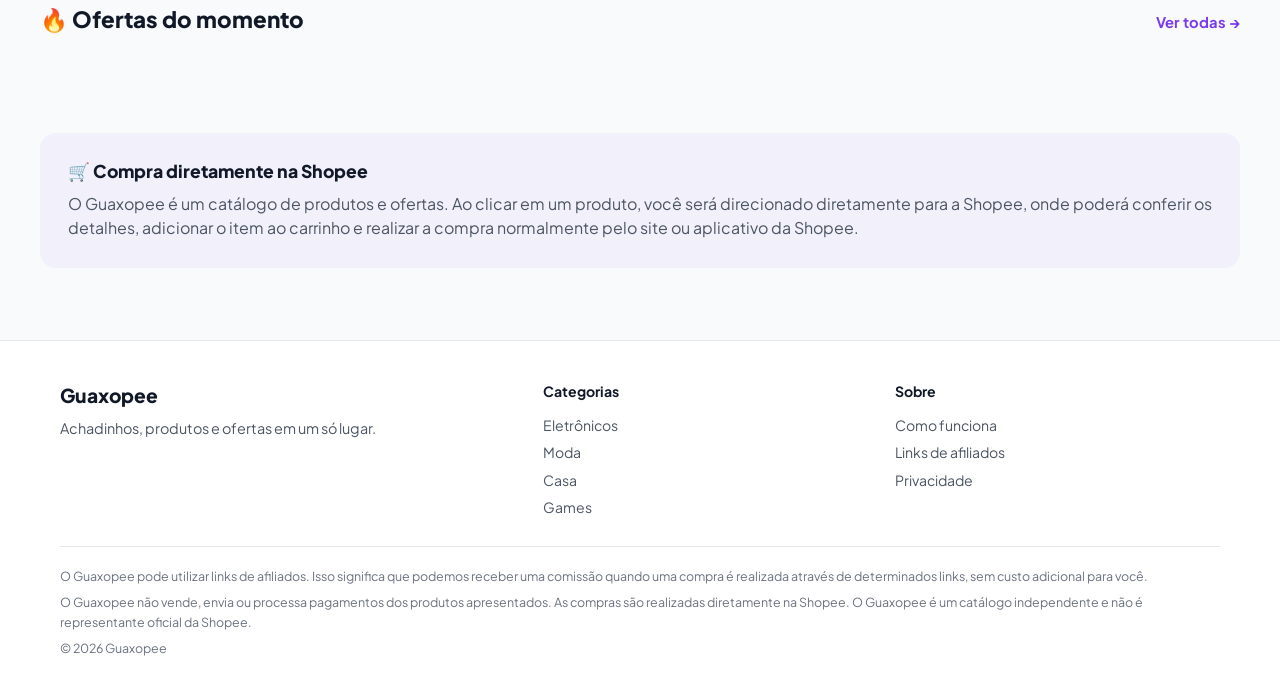
==== commit 29aaa006: "Remove emoji from hero title and footer Removed emoji from hero title and footer brand name." ====
--- a/index.html
+++ b/index.html
@@ -46,7 +46,7 @@
     <section class="hero">
       <div class="container hero__conteudo">
         <p class="hero__marca">GUAXOPEE</p>
-        <h1 class="hero__titulo">Achou, clicou, foi pra Shopee. 🛒</h1>
+        <h1 class="hero__titulo">Achou, clicou, foi pra Shopee.</h1>
         <p class="hero__subtexto">
           Descubra produtos, ofertas e achadinhos selecionados em um só lugar. Quando encontrar algo que gostou,
           acesse diretamente a Shopee, adicione ao carrinho e finalize sua compra por lá.
@@ -108,7 +108,7 @@
     <div class="container">
       <div class="footer__grid">
         <div>
-          <p class="footer__marca">🛍️ Guaxopee</p>
+          <p class="footer__marca">Guaxopee</p>
           <p class="footer__desc">Achadinhos, produtos e ofertas em um só lugar.</p>
         </div>
         <div class="footer__coluna">
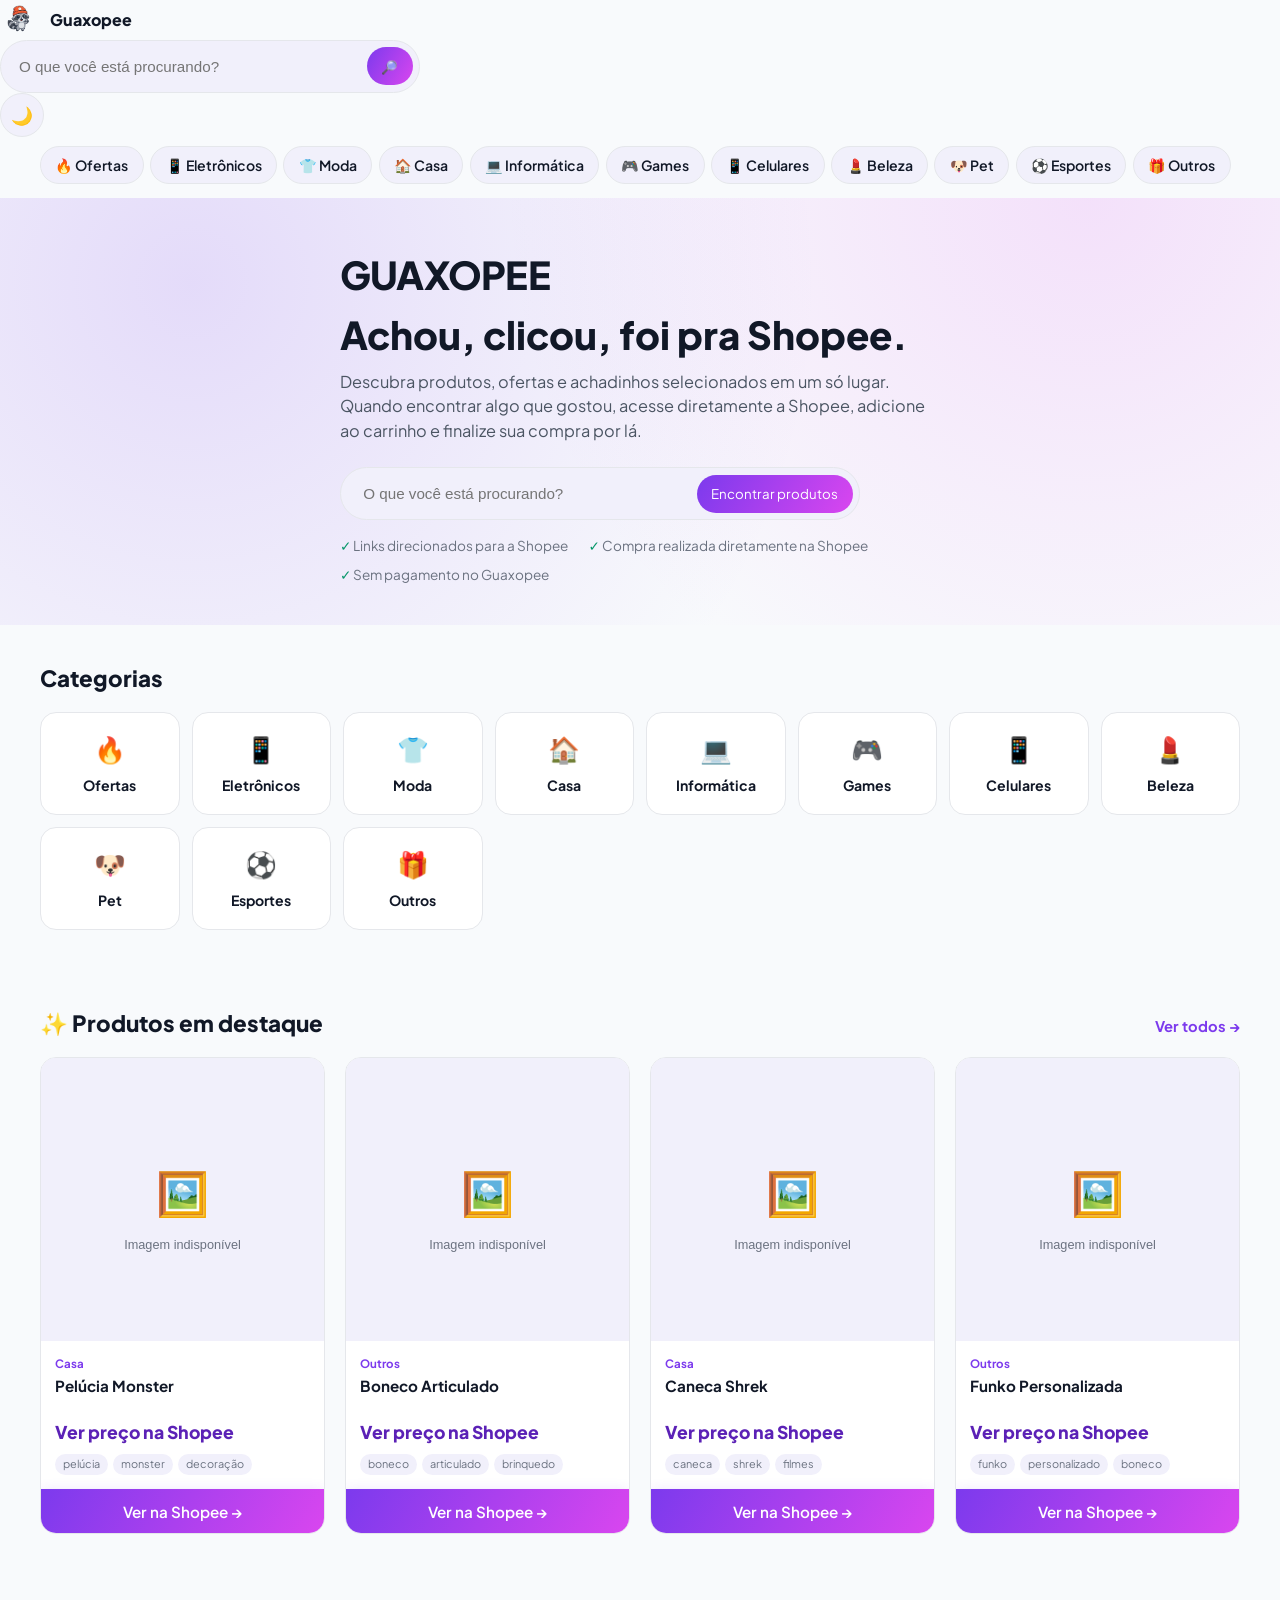
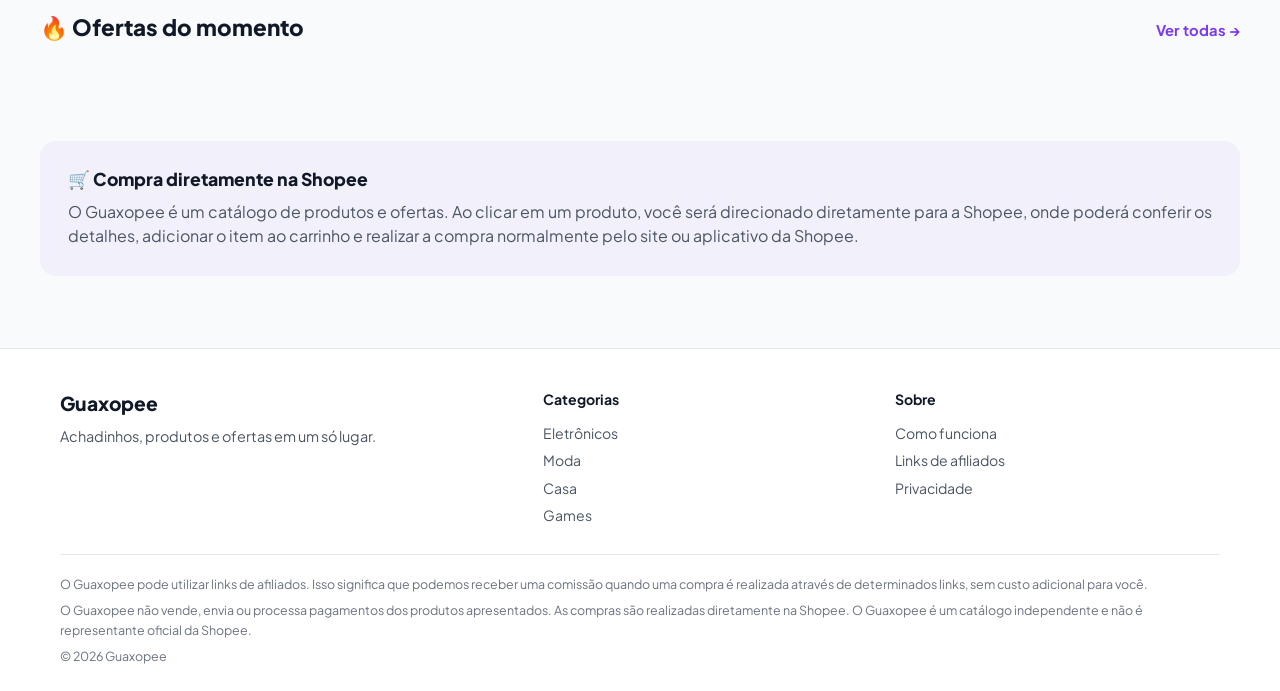
==== commit 280dc33e: "Update favicon link to use new logo" ====
--- a/index.html
+++ b/index.html
@@ -12,7 +12,7 @@
   <meta property="og:type" content="website" />
   <meta property="og:locale" content="pt_BR" />
 
-  <link rel="icon" href="assets/guaxopeelogo.png" type=""image/png" />
+  <link rel="icon" href="assets/logo.png" type=""image/png" />
   <link rel="preconnect" href="https://fonts.googleapis.com" />
   <link href="https://fonts.googleapis.com/css2?family=Plus+Jakarta+Sans:wght@400;500;600;700;800&display=swap" rel="stylesheet" />
   <link rel="stylesheet" href="css/style.css" />
--- a/css/style.css
+++ b/css/style.css
@@ -132,7 +132,8 @@
 .header__bar {
   display: flex;
   align-items: center;
-  gap: 1rem;
+  flex-wrap: nowrap;
+  gap: 0.75rem;
   padding: 0.85rem 0;
 }
 .logo {
@@ -140,12 +141,14 @@
   align-items: center;
   gap: 10px;
   text-decoration: none;
+  flex-shrink: 0;
 }
 
 .logo__imagem {
-  width: 32px;
-  height: 32px;
+  width: 40px;
+  height: 40px;
   object-fit: contain;
+  flex-shrink: 0;
 }
 
 .logo__marca {
@@ -186,6 +189,7 @@
   align-items: center;
   gap: 0.5rem;
   margin-left: auto;
+  flex-shrink: 0;
 }
 .icon-btn {
   background: var(--bg-sutil);
@@ -273,6 +277,8 @@
   color: var(--texto-fraco);
   font-size: 0.85rem;
 }
+
+
 .hero__confianca li::before { content: "✓ "; color: var(--sucesso); font-weight: 700; }
 
 /* ---------- Seções ---------- */
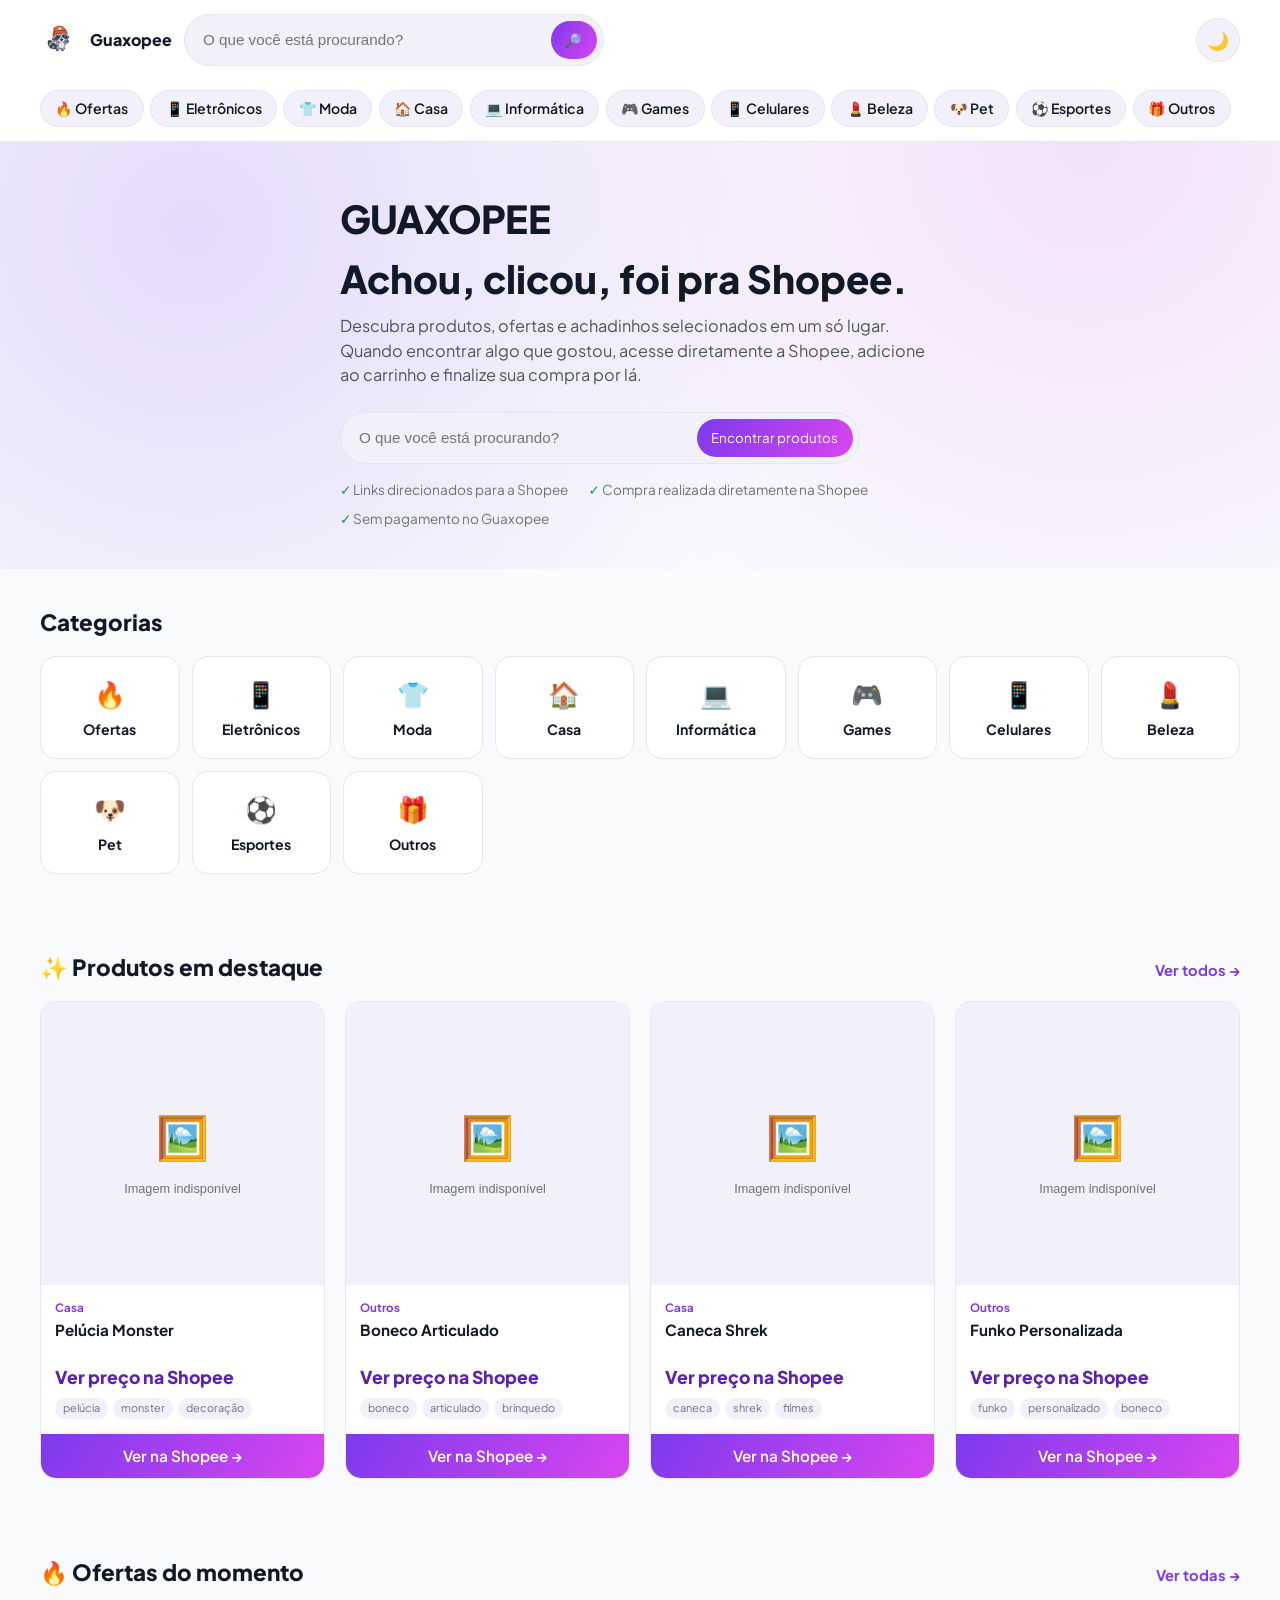
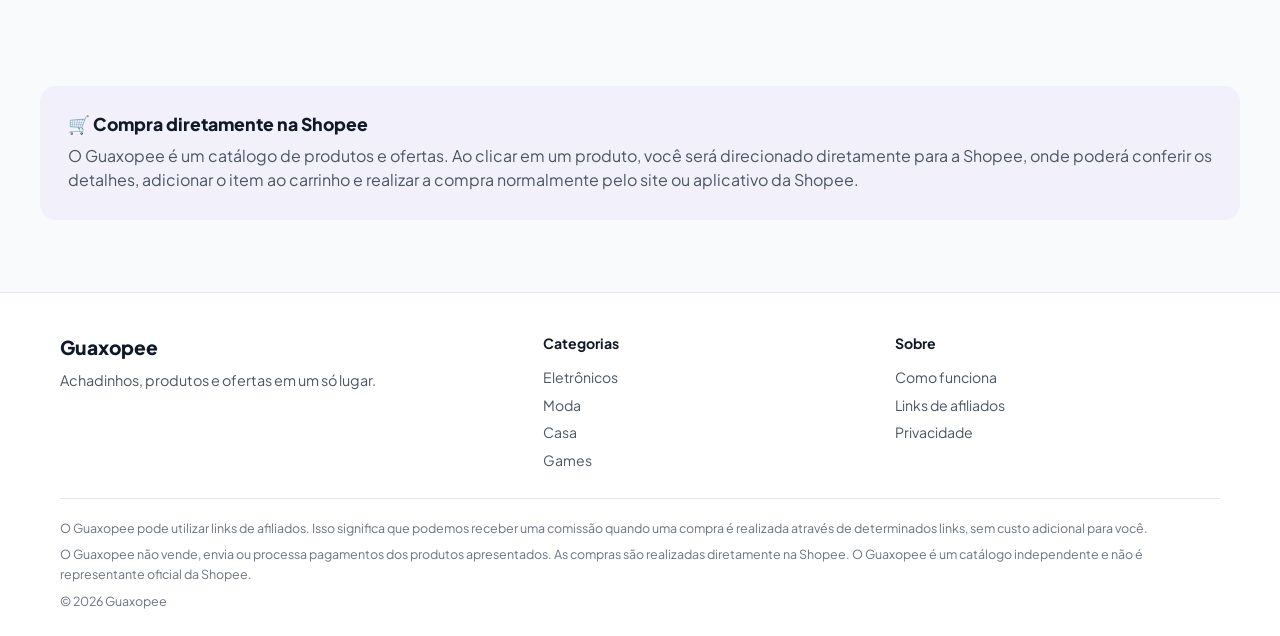
==== commit 4db605b7: "Update index.html" ====
--- a/index.html
+++ b/index.html
@@ -3,58 +3,128 @@
 <head>
   <meta charset="UTF-8" />
   <meta name="viewport" content="width=device-width, initial-scale=1.0" />
+
   <title>Guaxopee — Achadinhos e ofertas selecionadas</title>
-  <meta name="description" content="Guaxopee é um catálogo de produtos e ofertas. Pesquise, compare e acesse diretamente a página do produto na Shopee." />
+
+  <meta
+    name="description"
+    content="Guaxopee é um catálogo de produtos e ofertas. Pesquise, compare e acesse diretamente a página do produto na Shopee."
+  />
   <meta name="robots" content="index, follow" />
 
   <meta property="og:title" content="Guaxopee — Achadinhos e ofertas selecionadas" />
-  <meta property="og:description" content="Encontre produtos e ofertas no Guaxopee e acesse diretamente a Shopee para comprar." />
+  <meta
+    property="og:description"
+    content="Encontre produtos e ofertas no Guaxopee e acesse diretamente a Shopee para comprar."
+  />
   <meta property="og:type" content="website" />
   <meta property="og:locale" content="pt_BR" />
 
-  <link rel="icon" href="assets/logo.png" type=""image/png" />
+  <!-- Favicon -->
+  <link rel="icon" href="assets/logo.png" type="image/png" />
+
+  <!-- Fonte -->
   <link rel="preconnect" href="https://fonts.googleapis.com" />
-  <link href="https://fonts.googleapis.com/css2?family=Plus+Jakarta+Sans:wght@400;500;600;700;800&display=swap" rel="stylesheet" />
+  <link
+    href="https://fonts.googleapis.com/css2?family=Plus+Jakarta+Sans:wght@400;500;600;700;800&display=swap"
+    rel="stylesheet"
+  />
+
+  <!-- CSS -->
   <link rel="stylesheet" href="css/style.css" />
 </head>
+
 <body>
 
-<a href="index.html" class="logo" aria-label="Guaxopee - página inicial">
-  <img src="assets/logo.png" alt="Guaxopee" class="logo__imagem" />
-  <span class="logo__marca">Guaxopee</span>
-</a>
+  <!-- HEADER -->
+  <header class="header">
+    <div class="container header__bar">
+
+      <a href="index.html" class="logo" aria-label="Guaxopee - página inicial">
+        <img
+          src="assets/logo.png"
+          alt="Guaxopee"
+          class="logo__imagem"
+        />
+        <span class="logo__marca">Guaxopee</span>
+      </a>
 
       <div class="header__busca">
         <form class="busca-form" data-header-search>
-          <input type="search" placeholder="O que você está procurando?" aria-label="Pesquisar produtos" />
+          <input
+            type="search"
+            placeholder="O que você está procurando?"
+            aria-label="Pesquisar produtos"
+          />
           <button type="submit" aria-label="Pesquisar">🔎</button>
         </form>
       </div>
 
       <div class="header__acoes">
-        <button class="icon-btn" data-theme-toggle aria-label="Alternar tema claro/escuro">🌙</button>
-        <button class="icon-btn" data-menu-toggle aria-expanded="false" aria-label="Abrir menu de categorias">☰</button>
-      </div>
+        <button
+          class="icon-btn"
+          data-theme-toggle
+          aria-label="Alternar tema claro/escuro"
+        >
+          🌙
+        </button>
+
+        <button
+          class="icon-btn"
+          data-menu-toggle
+          aria-expanded="false"
+          aria-label="Abrir menu de categorias"
+        >
+          ☰
+        </button>
+      </div>
+
     </div>
 
-    <nav class="container nav-categorias" data-categorias-nav aria-label="Categorias"></nav>
-    <nav class="container menu-mobile" data-nav data-categorias-nav aria-label="Categorias (celular)"></nav>
+    <nav
+      class="container nav-categorias"
+      data-categorias-nav
+      aria-label="Categorias"
+    ></nav>
+
+    <nav
+      class="container menu-mobile"
+      data-nav
+      data-categorias-nav
+      aria-label="Categorias (celular)"
+    ></nav>
   </header>
 
+
+  <!-- CONTEÚDO -->
   <main>
+
     <!-- HERO -->
     <section class="hero">
       <div class="container hero__conteudo">
+
         <p class="hero__marca">GUAXOPEE</p>
-        <h1 class="hero__titulo">Achou, clicou, foi pra Shopee.</h1>
+
+        <h1 class="hero__titulo">
+          Achou, clicou, foi pra Shopee.
+        </h1>
+
         <p class="hero__subtexto">
-          Descubra produtos, ofertas e achadinhos selecionados em um só lugar. Quando encontrar algo que gostou,
-          acesse diretamente a Shopee, adicione ao carrinho e finalize sua compra por lá.
+          Descubra produtos, ofertas e achadinhos selecionados em um só lugar.
+          Quando encontrar algo que gostou, acesse diretamente a Shopee,
+          adicione ao carrinho e finalize sua compra por lá.
         </p>
 
         <form class="busca-form hero__busca" data-header-search>
-          <input type="search" placeholder=" O que você está procurando?" aria-label="Pesquisar produtos" />
-          <button type="submit">Encontrar produtos</button>
+          <input
+            type="search"
+            placeholder="O que você está procurando?"
+            aria-label="Pesquisar produtos"
+          />
+
+          <button type="submit">
+            Encontrar produtos
+          </button>
         </form>
 
         <ul class="hero__confianca">
@@ -62,85 +132,203 @@
           <li>Compra realizada diretamente na Shopee</li>
           <li>Sem pagamento no Guaxopee</li>
         </ul>
-      </div>
-    </section>
+
+      </div>
+    </section>
+
 
     <!-- CATEGORIAS -->
     <section class="secao container">
+
       <div class="secao__cabecalho">
-        <h2 class="secao__titulo">Categorias</h2>
-      </div>
-      <div class="categorias-grid" data-categorias-grid></div>
-    </section>
+        <h2 class="secao__titulo">
+          Categorias
+        </h2>
+      </div>
+
+      <div
+        class="categorias-grid"
+        data-categorias-grid
+      ></div>
+
+    </section>
+
 
     <!-- DESTAQUES -->
     <section class="secao container">
+
       <div class="secao__cabecalho">
-        <h2 class="secao__titulo">✨ Produtos em destaque</h2>
-        <a href="produtos.html" class="secao__link">Ver todos →</a>
-      </div>
-      <div class="produtos-grid" data-destaques-grid></div>
-    </section>
+
+        <h2 class="secao__titulo">
+          ✨ Produtos em destaque
+        </h2>
+
+        <a
+          href="produtos.html"
+          class="secao__link"
+        >
+          Ver todos →
+        </a>
+
+      </div>
+
+      <div
+        class="produtos-grid"
+        data-destaques-grid
+      ></div>
+
+    </section>
+
 
     <!-- OFERTAS -->
     <section class="secao container">
+
       <div class="secao__cabecalho">
-        <h2 class="secao__titulo">🔥 Ofertas do momento</h2>
-        <a href="produtos.html?oferta=1" class="secao__link">Ver todas →</a>
-      </div>
-      <div class="produtos-grid" data-ofertas-grid></div>
-    </section>
+
+        <h2 class="secao__titulo">
+          🔥 Ofertas do momento
+        </h2>
+
+        <a
+          href="produtos.html?oferta=1"
+          class="secao__link"
+        >
+          Ver todas →
+        </a>
+
+      </div>
+
+      <div
+        class="produtos-grid"
+        data-ofertas-grid
+      ></div>
+
+    </section>
+
 
     <!-- CREDIBILIDADE -->
     <section class="secao container">
+
       <div class="credibilidade">
-        <h2 class="credibilidade__titulo">🛒 Compra diretamente na Shopee</h2>
+
+        <h2 class="credibilidade__titulo">
+          🛒 Compra diretamente na Shopee
+        </h2>
+
         <p class="credibilidade__texto">
-          O Guaxopee é um catálogo de produtos e ofertas. Ao clicar em um produto, você será direcionado diretamente
-          para a Shopee, onde poderá conferir os detalhes, adicionar o item ao carrinho e realizar a compra
-          normalmente pelo site ou aplicativo da Shopee.
-        </p>
-      </div>
-    </section>
+          O Guaxopee é um catálogo de produtos e ofertas.
+          Ao clicar em um produto, você será direcionado diretamente
+          para a Shopee, onde poderá conferir os detalhes, adicionar
+          o item ao carrinho e realizar a compra normalmente pelo site
+          ou aplicativo da Shopee.
+        </p>
+
+      </div>
+
+    </section>
+
   </main>
 
+
+  <!-- FOOTER -->
   <footer class="footer">
+
     <div class="container">
+
       <div class="footer__grid">
+
         <div>
-          <p class="footer__marca">Guaxopee</p>
-          <p class="footer__desc">Achadinhos, produtos e ofertas em um só lugar.</p>
+
+          <p class="footer__marca">
+            Guaxopee
+          </p>
+
+          <p class="footer__desc">
+            Achadinhos, produtos e ofertas em um só lugar.
+          </p>
+
         </div>
+
+
         <div class="footer__coluna">
-          <p class="footer__coluna-titulo">Categorias</p>
-          <a href="produtos.html?categoria=Eletrônicos">Eletrônicos</a>
-          <a href="produtos.html?categoria=Moda">Moda</a>
-          <a href="produtos.html?categoria=Casa">Casa</a>
-          <a href="produtos.html?categoria=Games">Games</a>
+
+          <p class="footer__coluna-titulo">
+            Categorias
+          </p>
+
+          <a href="produtos.html?categoria=Eletrônicos">
+            Eletrônicos
+          </a>
+
+          <a href="produtos.html?categoria=Moda">
+            Moda
+          </a>
+
+          <a href="produtos.html?categoria=Casa">
+            Casa
+          </a>
+
+          <a href="produtos.html?categoria=Games">
+            Games
+          </a>
+
         </div>
+
+
         <div class="footer__coluna">
-          <p class="footer__coluna-titulo">Sobre</p>
-          <span>Como funciona</span>
-          <span>Links de afiliados</span>
-          <span>Privacidade</span>
+
+          <p class="footer__coluna-titulo">
+            Sobre
+          </p>
+
+          <span>
+            Como funciona
+          </span>
+
+          <span>
+            Links de afiliados
+          </span>
+
+          <span>
+            Privacidade
+          </span>
+
         </div>
-      </div>
+
+      </div>
+
+
       <div class="footer__aviso">
+
         <p>
-          O Guaxopee pode utilizar links de afiliados. Isso significa que podemos receber uma comissão quando uma
-          compra é realizada através de determinados links, sem custo adicional para você.
-        </p>
+          O Guaxopee pode utilizar links de afiliados.
+          Isso significa que podemos receber uma comissão quando uma
+          compra é realizada através de determinados links,
+          sem custo adicional para você.
+        </p>
+
         <p>
-          O Guaxopee não vende, envia ou processa pagamentos dos produtos apresentados. As compras são realizadas
-          diretamente na Shopee. O Guaxopee é um catálogo independente e não é representante oficial da Shopee.
-        </p>
-        <p>© <span data-ano></span> Guaxopee</p>
-      </div>
+          O Guaxopee não vende, envia ou processa pagamentos dos produtos
+          apresentados. As compras são realizadas diretamente na Shopee.
+          O Guaxopee é um catálogo independente e não é representante
+          oficial da Shopee.
+        </p>
+
+        <p>
+          © <span data-ano></span> Guaxopee
+        </p>
+
+      </div>
+
     </div>
+
   </footer>
 
+
+  <!-- JAVASCRIPT -->
   <script src="js/products-data.js"></script>
   <script src="js/utils.js"></script>
   <script src="js/app.js"></script>
+
 </body>
 </html>
